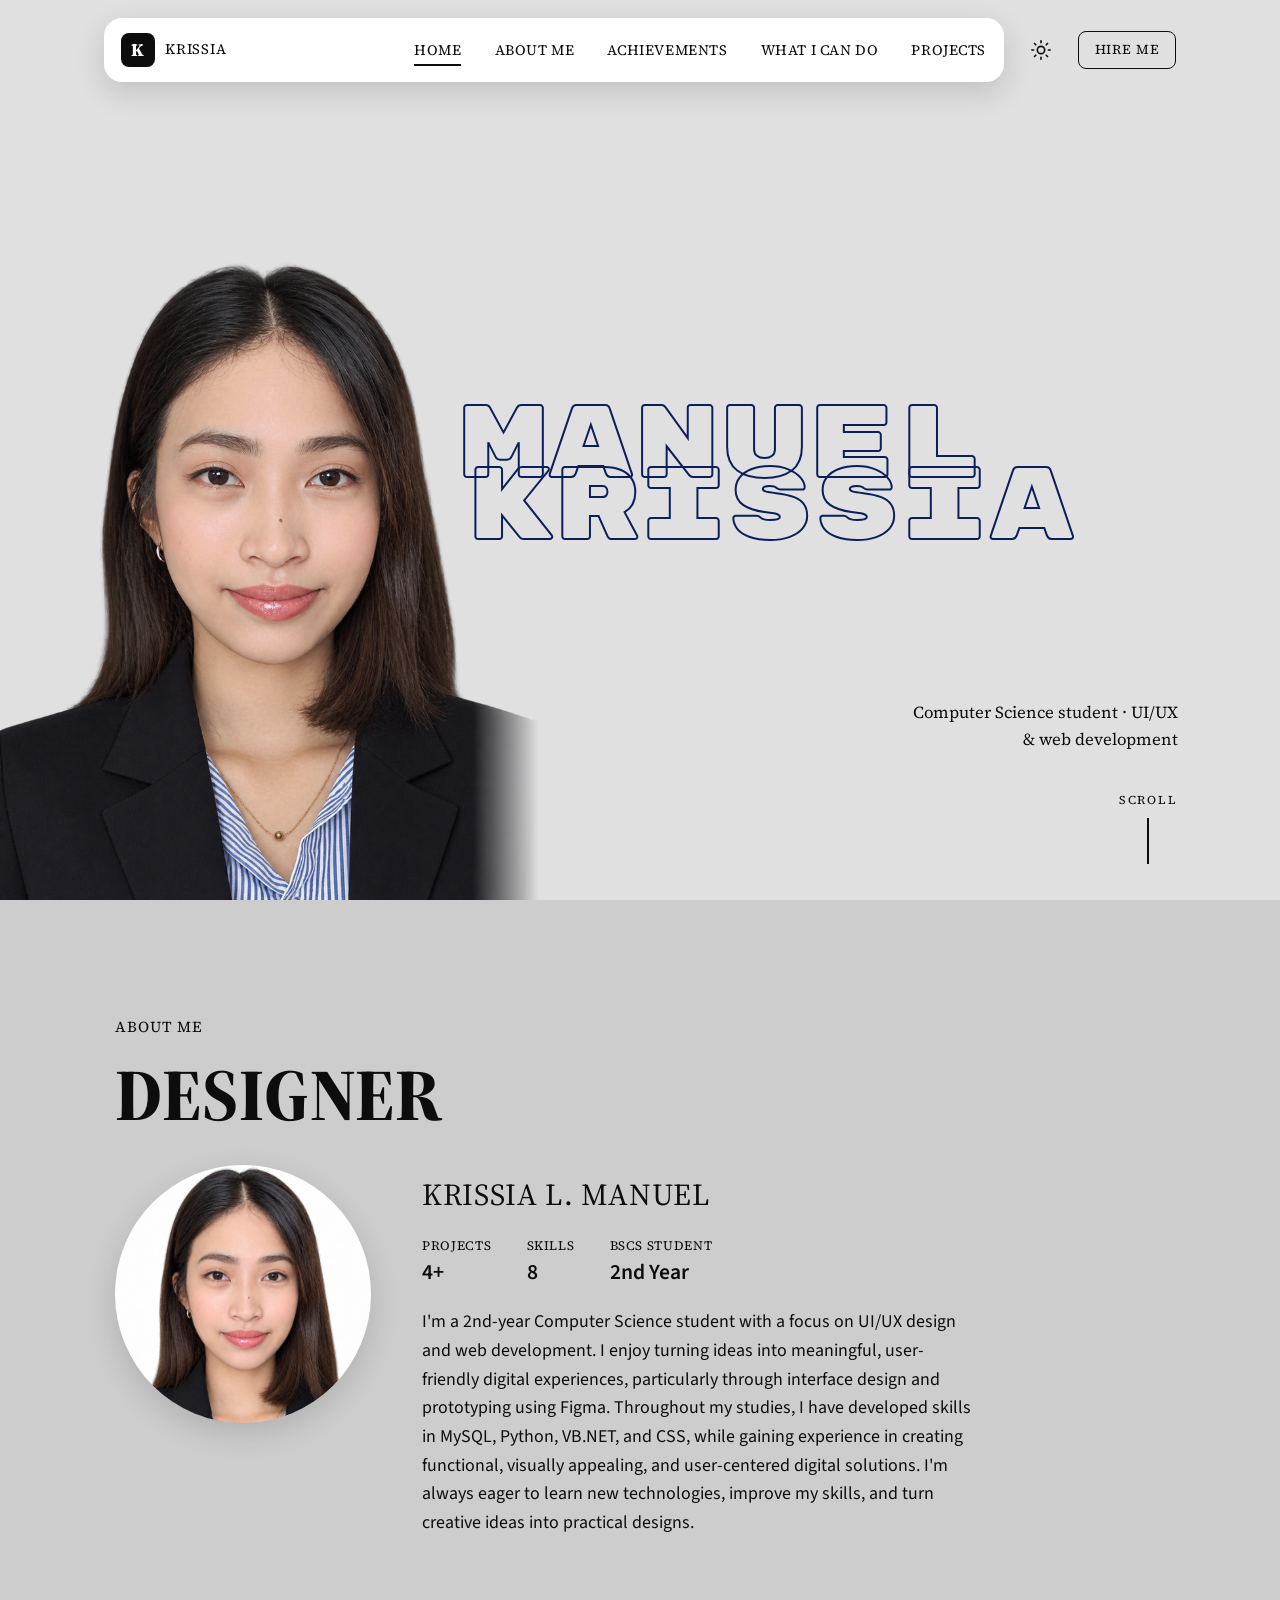
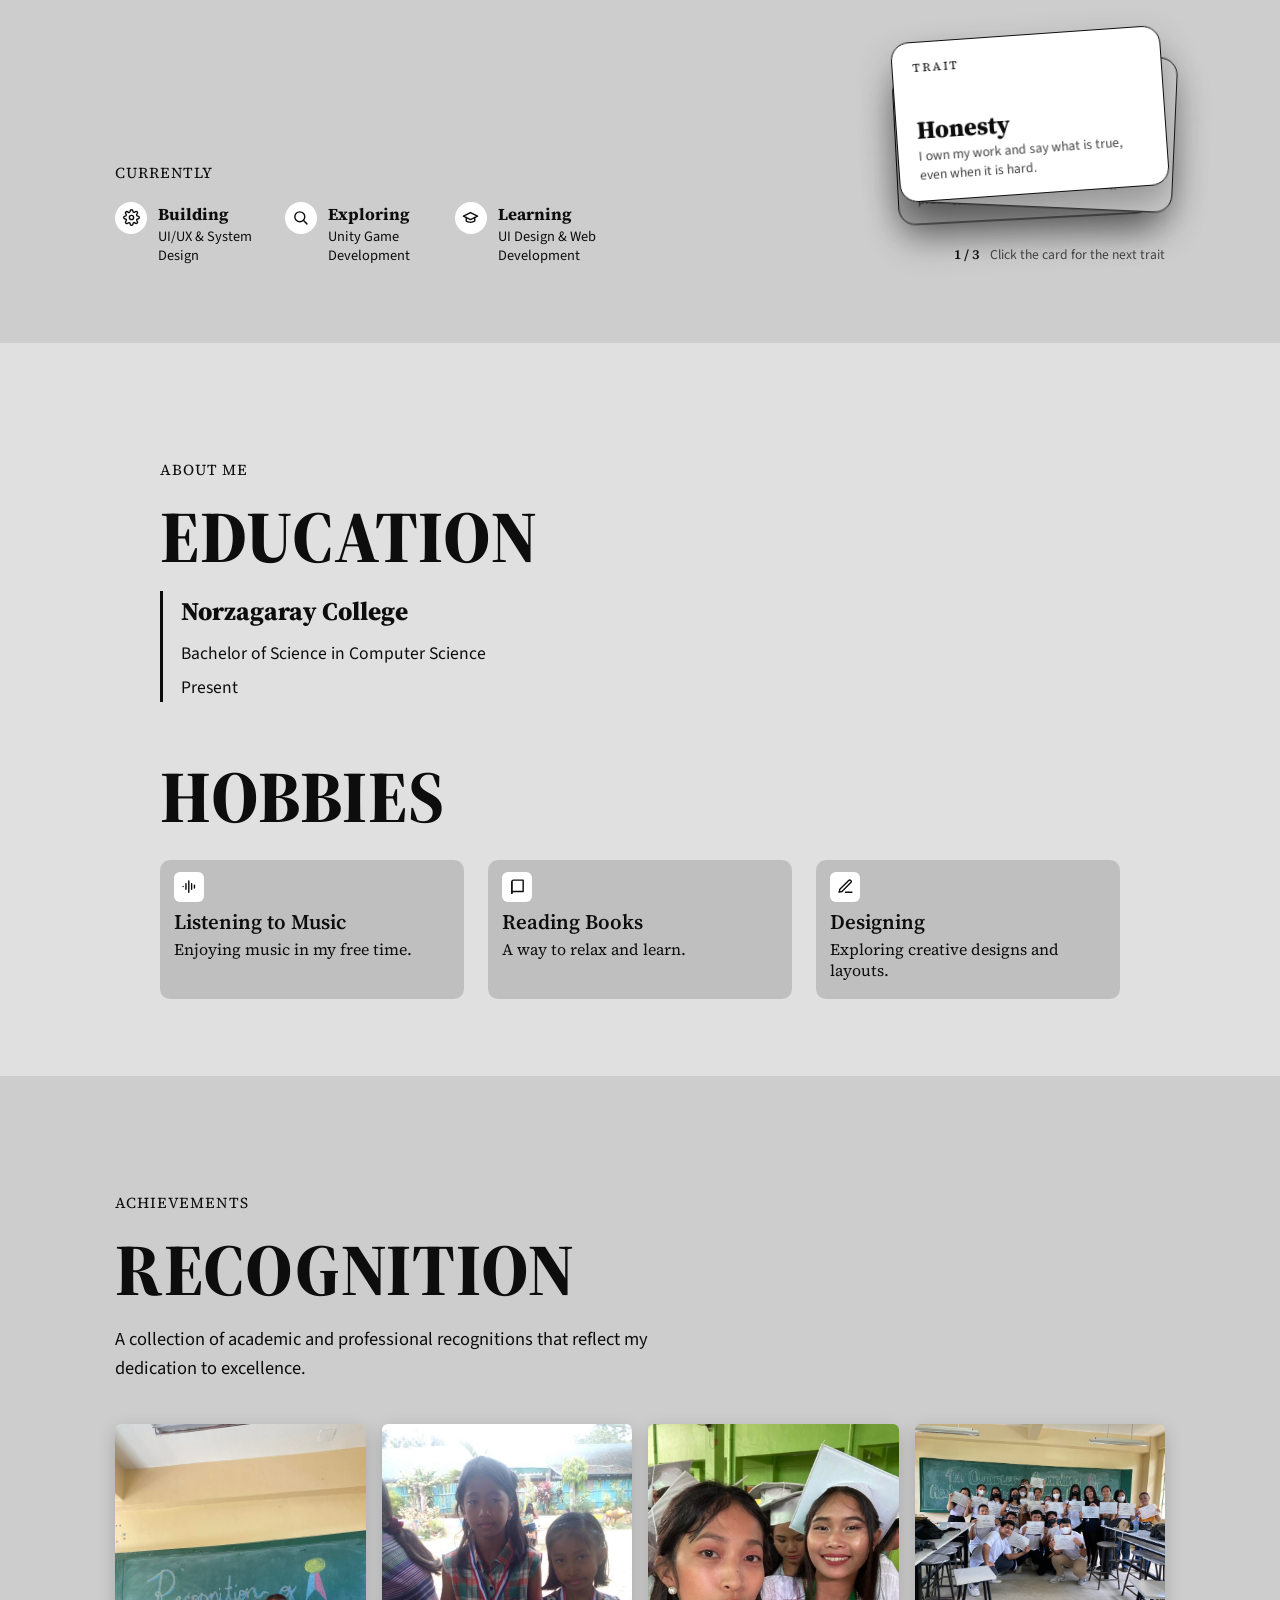
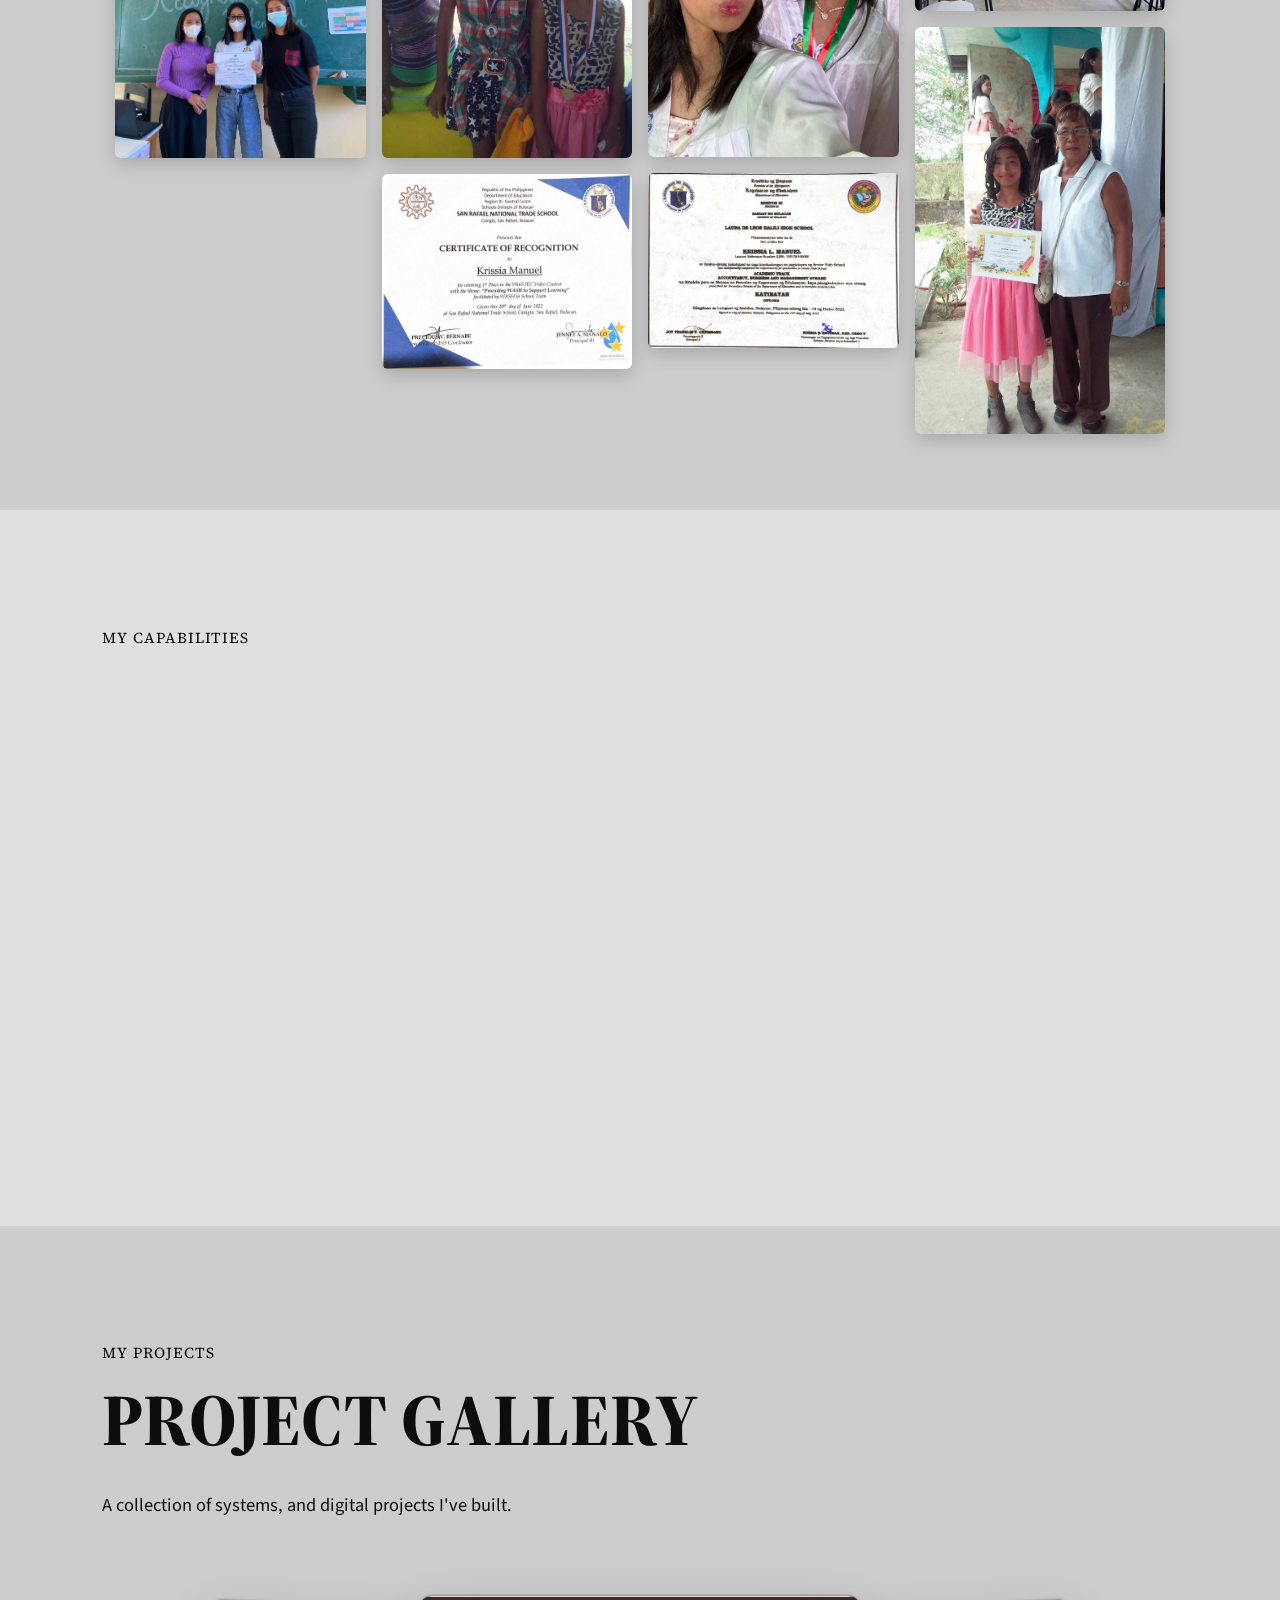
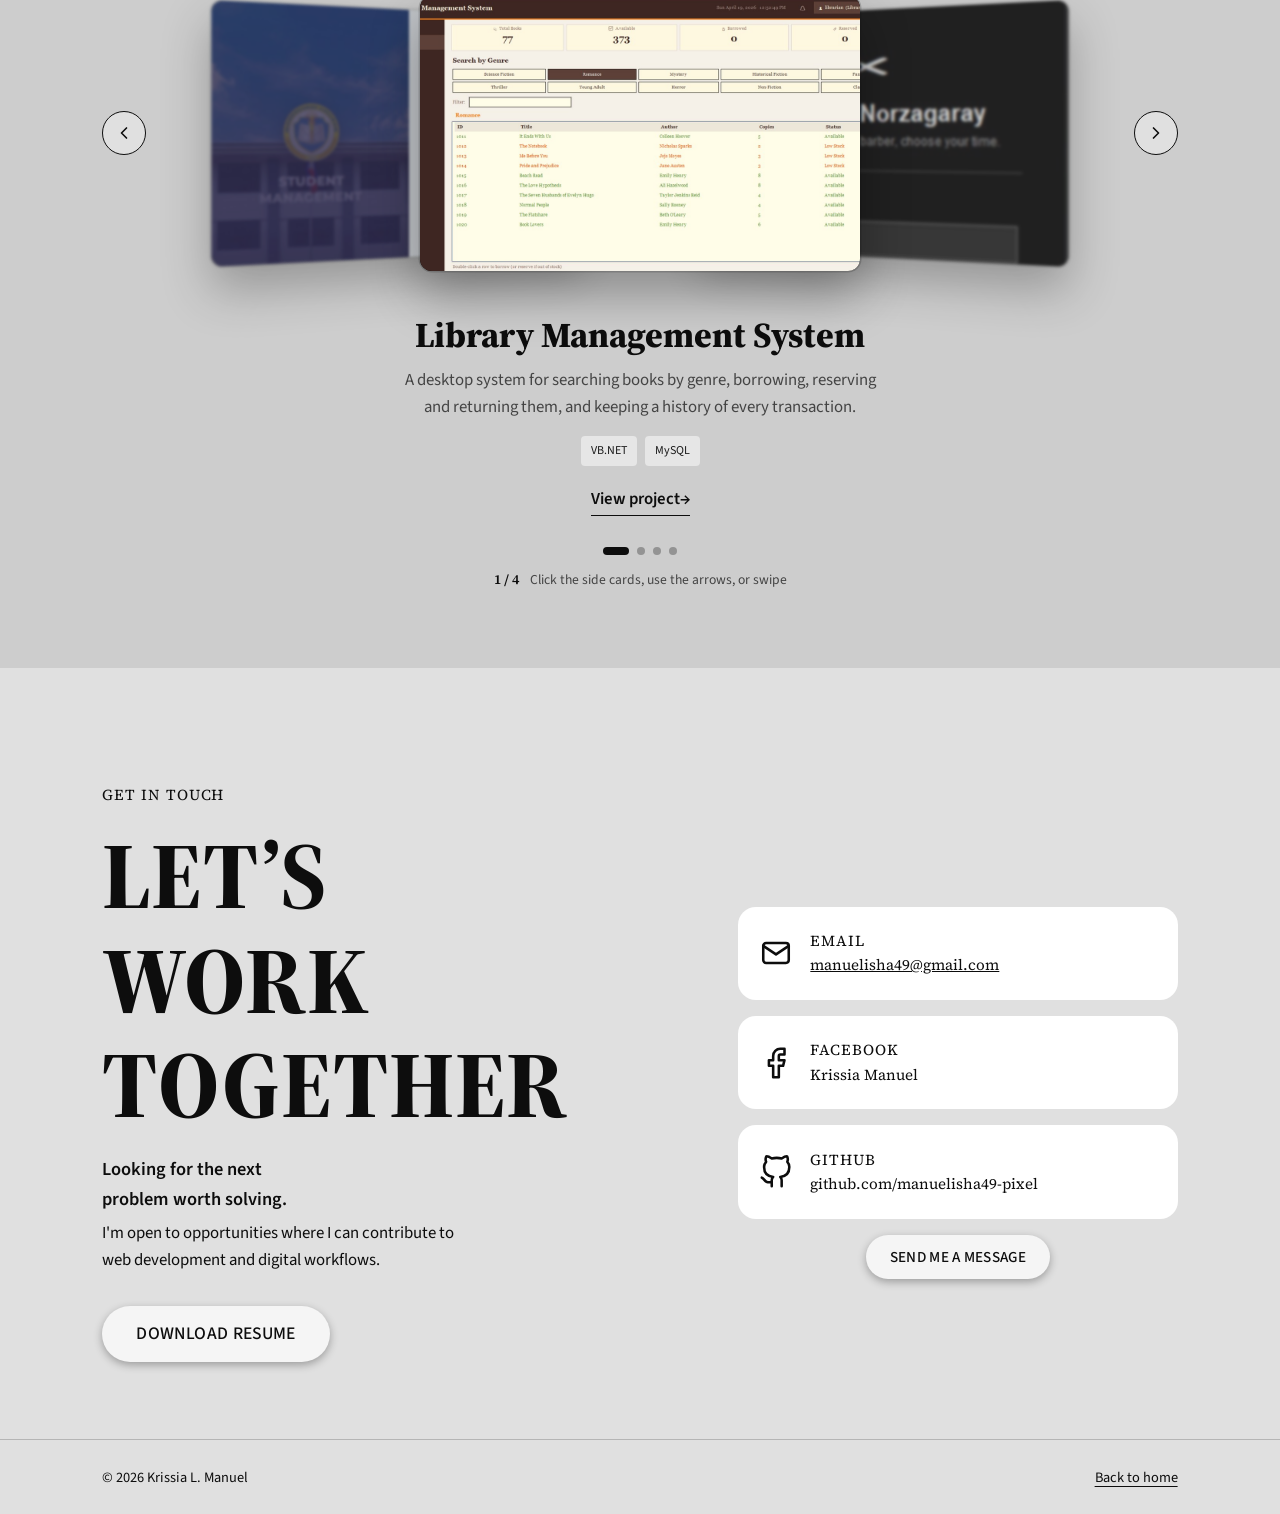
==== manuel.html @ f6a72cd8 "Rename index.html to manuel.html" ====
<!DOCTYPE html>
<html lang="en" data-theme="light">
<head>
  <meta charset="UTF-8" />
  <meta name="viewport" content="width=device-width, initial-scale=1" />
  <title>Krissia Manuel | UI/UX &amp; Web Developer</title>
  <meta name="description" content="Portfolio of Krissia L. Manuel, a Computer Science student focused on UI/UX design and web development." />

  <!-- Set the theme BEFORE the page paints so there is no light/dark flash -->
  <script>
    (function () {
      try {
        var saved = localStorage.getItem('theme');
        var prefersDark = window.matchMedia('(prefers-color-scheme: dark)').matches;
        document.documentElement.setAttribute('data-theme', saved || (prefersDark ? 'dark' : 'light'));
      } catch (e) {}
    })();
  </script>

  <link rel="preconnect" href="https://fonts.googleapis.com" />
  <link rel="preconnect" href="https://fonts.gstatic.com" crossorigin />
  <link href="https://fonts.googleapis.com/css2?family=Rubik+Mono+One&family=Source+Sans+3:wght@400;500;600&family=Source+Serif+4:opsz,wght@8..60,400;8..60,600;8..60,800&display=swap" rel="stylesheet" />
  <link rel="stylesheet" href="style.css?v=n2" />
</head>
<body>
  <a class="skip-link" href="#about">Skip to content</a>

  <!-- ============ NAVIGATION ============ -->
  <header class="nav-wrap" id="top">
    <nav class="nav" aria-label="Main">
      <a class="brand" href="#home" aria-label="Krissia, go to home">
        <span class="brand-mark">K</span>
        <span class="brand-name">Krissia</span>
      </a>

      <button class="menu-btn" id="menuBtn" aria-label="Open menu" aria-expanded="false" aria-controls="navLinks">
        <span></span><span></span><span></span>
      </button>

      <ul class="nav-links" id="navLinks">
        <li><a href="#home" data-spy="home">Home</a></li>
        <li><a href="#about" data-spy="about">About me</a></li>
        <li><a href="#achievements" data-spy="achievements">Achievements</a></li>
        <li><a href="#skills" data-spy="skills">What I can do</a></li>
        <li><a href="#projects" data-spy="projects">Projects</a></li>
      </ul>
    </nav>

    <button class="theme-btn" id="themeBtn" aria-label="Switch to dark mode" title="Toggle light / dark">
      <svg class="icon-sun" viewBox="0 0 24 24" aria-hidden="true"><circle cx="12" cy="12" r="4"/><path d="M12 2v2M12 20v2M4.9 4.9l1.4 1.4M17.7 17.7l1.4 1.4M2 12h2M20 12h2M4.9 19.1l1.4-1.4M17.7 6.3l1.4-1.4"/></svg>
      <svg class="icon-moon" viewBox="0 0 24 24" aria-hidden="true"><path d="M21 12.8A9 9 0 1 1 11.2 3a7 7 0 0 0 9.8 9.8z"/></svg>
    </button>
    <a class="btn-outline hire" href="#contact">Hire me</a>
  </header>

  <main>
    <!-- ============ HOME / HERO ============ -->
    <section class="hero" id="home" aria-label="Home">
      <img class="hero-photo" src="hero.png" alt="Portrait of Krissia Manuel" width="521" height="615" />
      <h1 class="hero-title" aria-label="Manuel Krissia">
        <span class="hero-line l1" aria-hidden="true" data-text="MANUEL"></span>
        <span class="hero-line l2" aria-hidden="true" data-text="KRISSIA"></span>
      </h1>
      <p class="hero-sub">Computer Science student &middot; UI/UX &amp; web development</p>
      <a class="scroll-cue" href="#about" aria-label="Scroll to about me">
        <span>Scroll</span>
        <i></i>
      </a>
    </section>

    <!-- ============ ABOUT ============ -->
    <section class="section about" id="about">
      <p class="eyebrow">About me</p>
      <h2 class="display reveal">DESIGNER</h2>

      <div class="about-grid">
        <img class="about-photo reveal" src="about.jpg" alt="Krissia Manuel" width="258" height="258" />
        <div class="about-body reveal">
          <h3 class="about-name">KRISSIA L. MANUEL</h3>
          <div class="about-meta">
            <div><span class="meta-label">Projects</span><strong class="count" data-to="4" data-suffix="+">0</strong></div>
            <div><span class="meta-label">Skills</span><strong class="count" data-to="8">0</strong></div>
            <div><span class="meta-label">BSCS student</span><strong>2nd Year</strong></div>
          </div>
          <p>
            I'm a 2nd-year Computer Science student with a focus on UI/UX design and web development.
            I enjoy turning ideas into meaningful, user-friendly digital experiences, particularly through
            interface design and prototyping using Figma. Throughout my studies, I have developed skills in
            MySQL, Python, VB.NET, and CSS, while gaining experience in creating functional, visually appealing,
            and user-centered digital solutions. I'm always eager to learn new technologies, improve my skills,
            and turn creative ideas into practical designs.
          </p>
        </div>
      </div>

      <div class="about-bottom">
        <div class="currently reveal">
          <p class="eyebrow">Currently</p>
          <ul class="current-list">
            <li>
              <span class="chip-icon"><svg viewBox="0 0 24 24"><circle cx="12" cy="12" r="3"/><path d="M19.4 15a1.7 1.7 0 0 0 .3 1.8l.1.1a2 2 0 1 1-2.8 2.8l-.1-.1a1.7 1.7 0 0 0-1.8-.3 1.7 1.7 0 0 0-1 1.5V21a2 2 0 1 1-4 0v-.1a1.7 1.7 0 0 0-1.1-1.5 1.7 1.7 0 0 0-1.8.3l-.1.1a2 2 0 1 1-2.8-2.8l.1-.1a1.7 1.7 0 0 0 .3-1.8 1.7 1.7 0 0 0-1.5-1H3a2 2 0 1 1 0-4h.1a1.7 1.7 0 0 0 1.5-1.1 1.7 1.7 0 0 0-.3-1.8l-.1-.1a2 2 0 1 1 2.8-2.8l.1.1a1.7 1.7 0 0 0 1.8.3H9a1.7 1.7 0 0 0 1-1.5V3a2 2 0 1 1 4 0v.1a1.7 1.7 0 0 0 1 1.5 1.7 1.7 0 0 0 1.8-.3l.1-.1a2 2 0 1 1 2.8 2.8l-.1.1a1.7 1.7 0 0 0-.3 1.8V9a1.7 1.7 0 0 0 1.5 1H21a2 2 0 1 1 0 4h-.1a1.7 1.7 0 0 0-1.5 1z"/></svg></span>
              <div><strong>Building</strong><span>UI/UX &amp; System Design</span></div>
            </li>
            <li>
              <span class="chip-icon"><svg viewBox="0 0 24 24"><circle cx="11" cy="11" r="7"/><path d="m21 21-4.3-4.3"/></svg></span>
              <div><strong>Exploring</strong><span>Unity Game Development</span></div>
            </li>
            <li>
              <span class="chip-icon"><svg viewBox="0 0 24 24"><path d="M22 10 12 5 2 10l10 5 10-5z"/><path d="M6 12v5c3 2.5 9 2.5 12 0v-5"/></svg></span>
              <div><strong>Learning</strong><span>UI Design &amp; Web Development</span></div>
            </li>
          </ul>
        </div>

        <!-- Click to reveal the next trait. Edit the list in script.js (TRAITS) -->
        <div class="traits reveal">
          <div class="trait-stack" id="traitStack" role="button" tabindex="0" aria-label="Show next trait"></div>
          <p class="trait-hint"><span id="traitCount">1 / 3</span> Click the card for the next trait</p>
        </div>
      </div>
    </section>

    <!-- ============ EDUCATION + HOBBIES ============ -->
    <section class="section education" id="education">
      <p class="eyebrow">About me</p>
      <div class="edu-inner">
        <h2 class="display reveal">EDUCATION</h2>
        <div class="edu-card reveal">
          <h3>Norzagaray College</h3>
          <p>Bachelor of Science in Computer Science</p>
          <p>Present</p>
        </div>

        <h2 class="display reveal">HOBBIES</h2>
        <ul class="hobbies">
          <li class="hobby reveal">
            <span class="hobby-icon"><svg viewBox="0 0 24 24"><path d="M3 12v0M7 8v8M11 4v16M15 8v8M19 10v4"/></svg></span>
            <h4>Listening to Music</h4>
            <p>Enjoying music in my free time.</p>
          </li>
          <li class="hobby reveal">
            <span class="hobby-icon"><svg viewBox="0 0 24 24"><path d="M4 5.5A2.5 2.5 0 0 1 6.5 3H20v16H6.5A2.5 2.5 0 0 0 4 21.5z"/><path d="M4 21.5V5.5"/></svg></span>
            <h4>Reading Books</h4>
            <p>A way to relax and learn.</p>
          </li>
          <li class="hobby reveal">
            <span class="hobby-icon"><svg viewBox="0 0 24 24"><path d="M12 20h9"/><path d="M16.5 3.5a2.1 2.1 0 0 1 3 3L7 19l-4 1 1-4z"/></svg></span>
            <h4>Designing</h4>
            <p>Exploring creative designs and layouts.</p>
          </li>
        </ul>
      </div>
    </section>

    <!-- ============ ACHIEVEMENTS ============ -->
    <section class="section achievements" id="achievements">
      <p class="eyebrow">Achievements</p>
      <h2 class="display reveal">RECOGNITION</h2>
      <p class="lead reveal">A collection of academic and professional recognitions that reflect my dedication to excellence.</p>

      <div class="collage" id="collage">
        <button class="shot reveal" data-i="0"><img src="rec1.jpg" alt="Recognition day with teachers in front of the chalkboard" loading="lazy" /></button>
        <button class="shot reveal" data-i="1"><img src="rec2.jpg" alt="Two students wearing medals" loading="lazy" /></button>
        <button class="shot reveal" data-i="2"><img src="rec3.jpg" alt="Certificate of Recognition, 1st place WinS IEC Video Contest" loading="lazy" /></button>
        <button class="shot reveal" data-i="3"><img src="rec4.jpg" alt="Graduation day selfie" loading="lazy" /></button>
        <button class="shot reveal" data-i="4"><img src="rec5.jpg" alt="Senior High School diploma" loading="lazy" /></button>
        <button class="shot reveal" data-i="5"><img src="rec6.jpg" alt="Classmates holding certificates of recognition" loading="lazy" /></button>
        <button class="shot reveal" data-i="6"><img src="rec7.jpg" alt="Receiving a certificate of recognition with a family member" loading="lazy" /></button>
      </div>
    </section>

    <!-- ============ WHAT I CAN DO ============ -->
    <section class="section skills" id="skills">
      <p class="eyebrow">My capabilities</p>
      <div class="skills-grid">
        <div class="skills-left">
          <h2 class="display reveal">WHAT I CAN DO</h2>
          <p class="lead reveal">I combine technical, problem-solving, and creative skills to design user-friendly interfaces, develop functional systems, manage databases using SQL, and create meaningful digital experiences.</p>

          <ul class="tools reveal">
            <li><img src="skill-python.png" alt="Python" /></li>
            <li><img src="skill-csharp.png" alt="C#" /></li>
            <li><img src="skill-figma.png" alt="Figma" /></li>
            <li><img src="skill-mysql.png" alt="MySQL" /></li>
            <li><img src="skill-html.png" alt="HTML5" /></li>
            <li><img src="skill-google.png" alt="Google tools" /></li>
            <li><img src="skill-vb.png" alt="Visual Basic" /></li>
            <li><img src="skill-canva.png" alt="Canva" /></li>
          </ul>
        </div>

        <div class="skill-cards">
          <article class="skill-card reveal">
            <header>
              <span class="num">01</span>
              <span class="skill-title">UI/UX &amp; Digital Design</span>
            </header>
            <div class="skill-icon"><svg viewBox="0 0 24 24"><path d="M12 19l7-7 3 3-7 7-3-3z"/><path d="M18 13l-1.5-7.5L2 2l3.5 14.5L13 18z"/><path d="m2 2 7.6 7.6"/><circle cx="11" cy="11" r="2"/></svg></div>
            <p>Designing clean, user-friendly interfaces and creating prototypes that improve the user experience.</p>
            <ul class="tags"><li>UI/UX Design</li><li>Layout Design</li><li>Figma</li><li>User Interface</li><li>Prototyping</li><li>Wireframing</li></ul>
          </article>

          <article class="skill-card reveal">
            <header>
              <span class="num">02</span>
              <span class="skill-title">Web, System &amp; Database Development</span>
            </header>
            <div class="skill-icon"><svg viewBox="0 0 24 24"><ellipse cx="12" cy="5" rx="8" ry="3"/><path d="M4 5v6c0 1.7 3.6 3 8 3s8-1.3 8-3V5"/><path d="M4 11v6c0 1.7 3.6 3 8 3s8-1.3 8-3v-6"/></svg></div>
            <p>Developing functional systems and web pages while managing structured data. Applying programming and problem-solving skills to build reliable digital solutions.</p>
            <ul class="tags"><li>Python</li><li>VB.NET</li><li>MySQL</li><li>HTML &amp; CSS</li><li>SQL Queries</li><li>System Development</li></ul>
          </article>
        </div>
      </div>
    </section>

    <!-- ============ PROJECT GALLERY ============ -->
    <section class="section projects" id="projects">
      <div class="gallery-head">
        <div>
          <p class="eyebrow">My projects</p>
          <h2 class="display reveal">PROJECT GALLERY</h2>
        </div>
        <p class="lead reveal">A collection of systems, and digital projects I've built.</p>
      </div>

      <!-- Cards, text and dots are generated from the PROJECTS list in script.js -->
      <div class="coverflow reveal" id="coverflow" tabindex="0" role="group" aria-roledescription="carousel" aria-label="Project gallery">
        <div class="cf-stage" id="cfStage"></div>
        <button class="cf-arrow prev" id="cfPrev" type="button" aria-label="Previous project"><svg viewBox="0 0 24 24"><path d="m15 18-6-6 6-6"/></svg></button>
        <button class="cf-arrow next" id="cfNext" type="button" aria-label="Next project"><svg viewBox="0 0 24 24"><path d="m9 18 6-6-6-6"/></svg></button>
      </div>

      <div class="cf-info" id="cfInfo" aria-live="polite">
        <h3 id="cfTitle"></h3>
        <p id="cfDesc"></p>
        <ul class="tags" id="cfTags"></ul>
        <a class="cf-link" id="cfLink" href="#" target="_blank" rel="noopener">View project</a>
      </div>

      <div class="cf-dots" id="cfDots"></div>
      <p class="cf-hint trait-hint"><span id="cfCount">1 / 4</span> Click the side cards, use the arrows, or swipe</p>
    </section>

    <!-- ============ CONTACT ============ -->
    <section class="section contact" id="contact">
      <p class="eyebrow">Get in touch</p>
      <div class="contact-grid">
        <div class="contact-left">
          <h2 class="display big reveal">LET&rsquo;S WORK TOGETHER</h2>
          <p class="contact-strong reveal">Looking for the next problem worth solving.</p>
          <p class="contact-copy reveal">I'm open to opportunities where I can contribute to web development and digital workflows.</p>
          <!-- Put your resume file next to index.html and name it resume.pdf -->
          <a class="btn-pill reveal" href="resume.pdf" download="Krissia-Manuel-Resume.pdf">Download resume</a>
        </div>

        <div class="contact-cards">
          <a class="contact-card reveal" href="mailto:manuelisha49@gmail.com" data-pop="email">
            <svg viewBox="0 0 24 24"><rect x="3" y="5" width="18" height="14" rx="2"/><path d="m3 7 9 6 9-6"/></svg>
            <div><span class="c-label">Email</span><span class="c-value u">manuelisha49@gmail.com</span></div>
          </a>
          <a class="contact-card reveal" href="https://www.facebook.com/share/1B2gxZSikR" target="_blank" rel="noopener" data-pop="facebook">
            <svg viewBox="0 0 24 24"><path d="M18 2h-3a5 5 0 0 0-5 5v3H7v4h3v8h4v-8h3l1-4h-4V7a1 1 0 0 1 1-1h3z"/></svg>
            <div><span class="c-label">Facebook</span><span class="c-value">Krissia Manuel</span></div>
          </a>
          <a class="contact-card reveal" href="https://github.com/manuelisha49-pixel" target="_blank" rel="noopener">
            <svg viewBox="0 0 24 24"><path d="M9 19c-5 1.5-5-2.5-7-3m14 6v-3.9a3.4 3.4 0 0 0-1-2.6c3.1-.3 6.4-1.5 6.4-7A5.4 5.4 0 0 0 20 4.8 5 5 0 0 0 19.9 1S18.7.7 16 2.5a13.4 13.4 0 0 0-7 0C6.3.7 5.1 1 5.1 1A5 5 0 0 0 5 4.8a5.4 5.4 0 0 0-1.4 3.7c0 5.5 3.3 6.7 6.4 7a3.4 3.4 0 0 0-1 2.6V22"/></svg>
            <div><span class="c-label">GitHub</span><span class="c-value">github.com/manuelisha49-pixel</span></div>
          </a>
          <a class="btn-pill small reveal" href="mailto:manuelisha49@gmail.com?subject=Hello%20Krissia">Send me a message</a>
        </div>
      </div>
    </section>
  </main>

  <footer class="footer">
    <p>&copy; <span id="year">2026</span> Krissia L. Manuel</p>
    <a href="#home" class="footer-home">Back to home</a>
  </footer>

  <!-- Floating Home button (appears after you scroll) -->
  <a class="to-home" id="toHome" href="#home" aria-label="Back to home" title="Back to home">
    <svg viewBox="0 0 24 24"><path d="M3 10.5 12 3l9 7.5"/><path d="M5 9.5V21h5v-6h4v6h5V9.5"/></svg>
  </a>

  <!-- Lightbox for the achievement photos -->
  <div class="lightbox" id="lightbox" aria-hidden="true" role="dialog" aria-label="Photo viewer">
    <button class="lb-close" id="lbClose" aria-label="Close">&times;</button>
    <button class="lb-nav prev" id="lbPrev" aria-label="Previous photo">&#8249;</button>
    <img id="lbImg" alt="" />
    <button class="lb-nav next" id="lbNext" aria-label="Next photo">&#8250;</button>
  </div>


  <!-- Contact pop-up (content comes from CONTACTS in script.js) -->
  <dialog class="pop" id="contactPop" aria-labelledby="popTitle">
    <button class="pop-close" id="popClose" type="button" aria-label="Close">&times;</button>
    <h3 id="popTitle"></h3>
    <p class="pop-value" id="popValue"></p>
    <div class="pop-actions" id="popActions"></div>
    <p class="pop-note" id="popNote" aria-live="polite"></p>
  </dialog>

  <script src="script.js?v=n1"></script>
</body>
</html>
---- style.css ----
/* =====================================================
   Krissia Manuel | Portfolio
   Light / dark theme lives in the variables below.
   ===================================================== */

:root {
  --bg: #e0e0e0;
  --bg-alt: #cdcdcd;
  --surface: #ffffff;
  --surface-2: #bfbfbf;
  --ink: #0d0d0d;
  --muted: #444;
  --line: #0d0d0d;
  --tag-bg: #e6e6e6;
  --tag-ink: #1a1a1a;
  --heading: #0d0d0d;      /* headings: black in light mode */
  --hero-color: #0a1f5c;   /* big MANUEL KRISSIA on the home page: navy blue */
  --accent: #4a4a4a;        /* hover fills (white text on top) */
  --accent-ink: #0d0d0d;    /* icons / outlines */
  --shadow: 0 10px 30px rgba(0, 0, 0, 0.14);

  --font-display: "Source Serif 4", Georgia, serif;
  --font-body: "Source Sans 3", system-ui, sans-serif;
  --font-hero: "Rubik Mono One", "Arial Black", sans-serif;

  --ease: cubic-bezier(0.22, 1, 0.36, 1);
  --nav-h: 64px;
}

[data-theme="dark"] {
  --bg: #121212;
  --bg-alt: #1b1b1b;
  --surface: #232323;
  --surface-2: #2c2c2c;
  --ink: #f3f3f3;
  --muted: #b5b5b5;
  --line: #f3f3f3;
  --tag-bg: #3a3a3a;
  --tag-ink: #f0f0f0;
  --heading: #f3f3f3;      /* headings: white in dark mode */
  --hero-color: #6f8dff;   /* lighter blue on the dark page (navy would vanish) */
  --accent: #5a5a5a;
  --accent-ink: #f3f3f3;
  --shadow: 0 10px 30px rgba(0, 0, 0, 0.5);
}

*,
*::before,
*::after { box-sizing: border-box; }

html { scroll-behavior: smooth; scroll-padding-top: 90px; }

body {
  margin: 0;
  font-family: var(--font-body);
  font-size: 1.05rem;
  line-height: 1.6;
  color: var(--ink);
  background: var(--bg);
  transition: background-color 0.5s var(--ease), color 0.5s var(--ease);
  overflow-x: hidden;
}

img { max-width: 100%; display: block; }
a { color: inherit; }
ul { list-style: none; margin: 0; padding: 0; }
button { font: inherit; color: inherit; cursor: pointer; }

:focus-visible { outline: 3px solid var(--accent-ink); outline-offset: 3px; border-radius: 6px; }

.skip-link {
  position: absolute; left: 12px; top: -60px; z-index: 200;
  background: var(--ink); color: var(--bg); padding: 8px 14px; border-radius: 8px;
  transition: top 0.2s;
}
.skip-link:focus { top: 12px; }

/* ---------- Shared type ---------- */
.eyebrow {
  font-family: var(--font-display);
  font-size: 0.95rem;
  letter-spacing: 0.06em;
  text-transform: uppercase;
  margin: 0 0 1rem;
}
.display {
  font-family: var(--font-display);
  font-weight: 800;
  font-size: clamp(2.4rem, 6vw, 4.6rem);
  line-height: 1.05;
  margin: 0 0 1rem;
  letter-spacing: 0.01em;
}
.lead { max-width: 62ch; margin: 0 0 2.5rem; font-size: 1.15rem; }

.section {
  padding: clamp(5rem, 9vw, 8rem) clamp(1.25rem, 8vw, 7rem) clamp(3rem, 6vw, 5rem);
  position: relative;
}
.section:nth-of-type(even) { background: var(--bg-alt); transition: background-color 0.5s var(--ease); }

/* ---------- Scroll reveal ---------- */
.reveal { opacity: 0; transform: translateY(26px); transition: opacity 0.8s var(--ease), transform 0.8s var(--ease); transition-delay: var(--d, 0s); }
.reveal.in { opacity: 1; transform: none; }

/* =====================================================
   NAV
   ===================================================== */
.nav-wrap {
  position: fixed; top: 18px; left: 0; right: 0; z-index: 100;
  display: flex; align-items: center; justify-content: center; gap: 1rem;
  padding: 0 clamp(1rem, 4vw, 3rem);
  pointer-events: none;
}
.nav-wrap > * { pointer-events: auto; }

.nav {
  display: flex; align-items: center; justify-content: space-between; gap: 2rem;
  background: var(--surface);
  color: var(--ink);
  height: var(--nav-h);
  padding: 0 1.1rem;
  border-radius: 18px;
  flex: 1; max-width: 900px;
  box-shadow: var(--shadow);
  transition: background-color 0.5s var(--ease), box-shadow 0.4s;
}
.nav-wrap.scrolled .nav { box-shadow: 0 14px 40px rgba(0, 0, 0, 0.22); }

.brand { display: flex; align-items: center; gap: 0.6rem; text-decoration: none; font-family: var(--font-display); letter-spacing: 0.06em; text-transform: uppercase; font-size: 0.9rem; }
.brand-mark {
  width: 34px; height: 34px; display: grid; place-items: center;
  background: #0d0d0d; color: #fff; border-radius: 8px; font-weight: 800; font-size: 1.1rem;
  transition: transform 0.5s var(--ease);
}
[data-theme="dark"] .brand-mark { background: #f3f3f3; color: #0d0d0d; }
.brand:hover .brand-mark { transform: rotate(-12deg) scale(1.08); }

.nav-links { display: flex; gap: clamp(1rem, 2.6vw, 2.4rem); }
.nav-links a {
  position: relative; text-decoration: none; font-family: var(--font-display);
  font-size: 0.9rem; letter-spacing: 0.04em; text-transform: uppercase; padding: 6px 0;
}
.nav-links a::after {
  content: ""; position: absolute; left: 0; bottom: 0; height: 2px; width: 100%;
  background: currentColor; transform: scaleX(0); transform-origin: right; transition: transform 0.4s var(--ease);
}
.nav-links a:hover::after,
.nav-links a.active::after { transform: scaleX(1); transform-origin: left; }

.menu-btn { display: none; background: none; border: 0; width: 40px; height: 40px; position: relative; }
.menu-btn span { position: absolute; left: 9px; right: 9px; height: 2px; background: var(--ink); transition: transform 0.35s var(--ease), opacity 0.2s; }
.menu-btn span:nth-child(1) { top: 13px; }
.menu-btn span:nth-child(2) { top: 19px; }
.menu-btn span:nth-child(3) { top: 25px; }
.menu-btn[aria-expanded="true"] span:nth-child(1) { transform: translateY(6px) rotate(45deg); }
.menu-btn[aria-expanded="true"] span:nth-child(2) { opacity: 0; }
.menu-btn[aria-expanded="true"] span:nth-child(3) { transform: translateY(-6px) rotate(-45deg); }

/* Theme toggle */
.theme-btn {
  width: 42px; height: 42px; border-radius: 50%; border: 0; background: transparent; color: var(--ink);
  display: grid; place-items: center; position: relative; overflow: hidden;
  transition: background-color 0.3s;
}
.theme-btn:hover { background: color-mix(in srgb, var(--ink) 12%, transparent); }
.theme-btn svg { grid-area: 1 / 1; width: 22px; height: 22px; fill: none; stroke: currentColor; stroke-width: 1.8; stroke-linecap: round; stroke-linejoin: round; transition: transform 0.6s var(--ease), opacity 0.4s; }
.icon-moon { transform: translateY(26px) rotate(-90deg); opacity: 0; }
[data-theme="dark"] .icon-sun { transform: translateY(-26px) rotate(90deg); opacity: 0; }
[data-theme="dark"] .icon-moon { transform: none; opacity: 1; }

.btn-outline {
  border: 1.5px solid var(--ink); border-radius: 8px; padding: 7px 16px; background: var(--bg);
  font-family: var(--font-display); text-transform: uppercase; letter-spacing: 0.06em; font-size: 0.85rem; text-decoration: none;
  transition: background-color 0.3s, color 0.3s, transform 0.3s var(--ease);
}
.btn-outline:hover { background: var(--ink); color: var(--bg); transform: translateY(-2px); }

/* =====================================================
   HERO
   ===================================================== */
.hero {
  position: relative; min-height: 100vh; min-height: 100svh;
  display: grid; place-items: center; overflow: hidden;
  background: var(--bg);
}
.hero-photo {
  position: absolute; left: 0; bottom: 0;
  height: min(78vh, 640px); width: auto; z-index: 1;
  -webkit-mask-image: linear-gradient(to right, #000 88%, transparent 100%);
  mask-image: linear-gradient(to right, #000 88%, transparent 100%);
  transform: translateX(-60px); opacity: 0;
  animation: photoIn 1.3s 0.2s var(--ease) forwards;
}
@keyframes photoIn { to { transform: none; opacity: 1; } }

.hero-title {
  position: relative; z-index: 2; margin: 0; text-align: left;
  font-family: var(--font-hero); font-weight: 400; line-height: 0.82;
  font-size: clamp(2.4rem, 8vw, 7.4rem);
  margin-left: clamp(6rem, 20vw, 18rem);
  margin-top: clamp(1rem, 6vh, 4rem);
}
.hero-line { display: block; white-space: nowrap; }
.hero-line.l1 { transform: translateX(-0.04em); }
.hero-line.l2 { margin-top: -0.22em; transform: translateX(0.02em); }

.hero-line .ch {
  display: inline-block; color: transparent;
  -webkit-text-stroke: 2px var(--hero-color);
  transform: translateY(110%) rotate(6deg); opacity: 0;
  animation: chIn 0.9s var(--ease) forwards;
  animation-delay: calc(0.5s + var(--i) * 0.055s);
  transition: color 0.35s, transform 0.35s var(--ease);
  cursor: default;
}
@keyframes chIn { to { transform: none; opacity: 1; } }
.hero-line .ch:hover { color: var(--hero-color); transform: translateY(-8px) rotate(-3deg); }
.hero-title.parallax .hero-line.l1 { transition: transform 0.2s linear; }
.hero-title.parallax .hero-line.l2 { transition: transform 0.2s linear; }

.hero-sub {
  position: absolute; z-index: 2; right: clamp(1.25rem, 8vw, 7rem); bottom: calc(4vh + 110px);
  max-width: 30ch; text-align: right; margin: 0;
  font-family: var(--font-display); font-size: 1.05rem;
  opacity: 0; animation: fadeIn 1s 1.6s var(--ease) forwards;
}
@keyframes fadeIn { to { opacity: 1; } }

.scroll-cue {
  position: absolute; z-index: 2; right: clamp(1.25rem, 8vw, 7rem); bottom: 4vh;
  display: flex; flex-direction: column; align-items: center; gap: 0.5rem; text-decoration: none;
  font-family: var(--font-display); font-size: 0.75rem; letter-spacing: 0.15em; text-transform: uppercase;
  opacity: 0; animation: fadeIn 1s 2s var(--ease) forwards;
}
.scroll-cue i { width: 1.5px; height: 46px; background: var(--ink); transform-origin: top; animation: cue 2s 2.2s ease-in-out infinite; }
@keyframes cue { 0% { transform: scaleY(0); } 50% { transform: scaleY(1); transform-origin: top; } 51% { transform-origin: bottom; } 100% { transform: scaleY(0); transform-origin: bottom; } }

/* =====================================================
   ABOUT
   ===================================================== */
/* About: eyebrow + heading line up with the photo/text block below (same 1050px column) */
.about > .eyebrow, .about > .display { max-width: 1050px; margin-left: auto; margin-right: auto; text-align: left; }
.education .display { text-align: center; }
.about { overflow-x: clip; }
.about-grid { display: grid; grid-template-columns: auto 1fr; gap: clamp(1.5rem, 4vw, 3.5rem); align-items: start; max-width: 1050px; margin: 2rem auto 0; }
.about-photo {
  width: clamp(150px, 20vw, 258px); aspect-ratio: 1; border-radius: 50%;
  box-shadow: var(--shadow); background: var(--surface);
  transition: transform 0.8s var(--ease);
}
.about-photo:hover { transform: rotate(-4deg) scale(1.04); }
.about-name { font-family: var(--font-display); font-size: clamp(1.3rem, 2.6vw, 1.9rem); font-weight: 400; margin: 0.4rem 0 1rem; letter-spacing: 0.02em; }
.about-meta { display: flex; gap: 2.2rem; margin-bottom: 1.1rem; }
.about-meta div { display: flex; flex-direction: column; }
.meta-label { font-family: var(--font-display); font-size: 0.8rem; letter-spacing: 0.05em; text-transform: uppercase; }
.about-meta strong { font-size: 1.35rem; font-weight: 600; font-variant-numeric: tabular-nums; }
.about-body p { max-width: 62ch; margin: 0; font-size: 1.12rem; }

.about-bottom {
  display: flex; justify-content: space-between; align-items: flex-end; gap: 3rem; flex-wrap: wrap;
  max-width: 1050px; margin: clamp(3rem, 8vw, 6rem) auto 0;
}
.current-list { display: flex; gap: 1.8rem; flex-wrap: wrap; }
.current-list li { display: flex; gap: 0.7rem; align-items: flex-start; }
.current-list strong { display: block; font-family: var(--font-display); font-size: 1.05rem; }
.current-list div > span { font-size: 0.9rem; line-height: 1.3; display: block; max-width: 14ch; }
.chip-icon { width: 32px; height: 32px; flex: none; border-radius: 50%; background: var(--surface); display: grid; place-items: center; transition: transform 0.5s var(--ease); }
.current-list li:hover .chip-icon { transform: rotate(90deg) scale(1.12); }
.chip-icon svg, .hobby-icon svg { width: 17px; height: 17px; fill: none; stroke: var(--ink); stroke-width: 2; stroke-linecap: round; stroke-linejoin: round; }

/* ---------- Trait stack (click for the next one) ---------- */
.traits { display: flex; flex-direction: column; align-items: flex-end; gap: 0.9rem; }
.trait-stack {
  position: relative; width: 270px; height: 160px; margin-bottom: 36px; perspective: 900px;
  cursor: pointer; outline-offset: 14px; -webkit-tap-highlight-color: transparent; user-select: none; -webkit-user-select: none;
}
.trait-card {
  position: absolute; inset: 0; padding: 16px 20px;
  display: flex; flex-direction: column; justify-content: space-between;
  border: 1.5px solid var(--line); border-radius: 18px;
  background: var(--surface); color: var(--ink);
  box-shadow: 0 18px 36px rgba(0, 0, 0, 0.3);
  transition: transform 0.8s var(--ease), translate 0.5s var(--ease), opacity 0.6s var(--ease), filter 0.6s var(--ease), background-color 0.5s;
  will-change: transform;
}
.trait-stack:hover .trait-card.is-active { translate: 0 -8px; }
.trait-label { font-family: var(--font-display); font-size: 0.72rem; letter-spacing: 0.22em; text-transform: uppercase; }
.trait-name { font-family: var(--font-display); font-weight: 800; font-size: 1.55rem; line-height: 1.1; }
.trait-desc { font-size: 0.85rem; line-height: 1.35; margin: 0.25rem 0 0; color: var(--muted); }
.trait-hint { margin: 0; font-size: 0.85rem; color: var(--muted); }
.trait-hint span { font-family: var(--font-display); font-weight: 600; color: var(--ink); margin-right: 0.5rem; font-variant-numeric: tabular-nums; }

/* =====================================================
   EDUCATION + HOBBIES
   ===================================================== */
.edu-inner { max-width: 960px; margin: 0 auto; }
.edu-inner .display { text-align: left; }
.edu-card { margin: 0.5rem 0 3.5rem; padding-left: 1.1rem; border-left: 3px solid var(--ink); }
.edu-card h3 { font-family: var(--font-display); font-weight: 800; font-size: 1.6rem; margin: 0 0 0.5rem; }
.edu-card p { margin: 0 0 0.35rem; font-size: 1.1rem; }

.hobbies { display: grid; grid-template-columns: repeat(auto-fit, minmax(210px, 1fr)); gap: 1.5rem; margin-top: 1.5rem; }
.hobby { background: var(--surface-2); border-radius: 10px; padding: 12px 14px 18px; transition: transform 0.5s var(--ease), box-shadow 0.4s, background-color 0.5s; }
.hobby:hover { transform: translateY(-8px) rotate(-1deg); box-shadow: var(--shadow); }
.hobby-icon { width: 30px; height: 30px; border-radius: 6px; background: var(--surface); display: grid; place-items: center; margin-bottom: 8px; }
.hobby h4 { font-family: var(--font-display); font-weight: 600; font-size: 1.3rem; line-height: 1.15; margin: 0 0 6px; }
.hobby p { margin: 0; font-family: var(--font-display); font-size: 1rem; line-height: 1.3; }

/* =====================================================
   ACHIEVEMENTS (collage + lightbox)
   ===================================================== */
/* Eyebrow, heading and lead share the same 1050px column as the collage */
.achievements > .eyebrow, .achievements > .display { max-width: 1050px; margin-left: auto; margin-right: auto; }
.achievements > .lead { margin-left: max(0px, calc((100% - 1050px) / 2)); }

.collage { columns: 4 200px; column-gap: 1rem; max-width: 1050px; margin: 0 auto; }
.shot {
  display: block; width: 100%; padding: 0; border: 0; background: none; margin: 0 0 1rem;
  break-inside: avoid; overflow: hidden; border-radius: 6px; position: relative;
  box-shadow: 0 6px 18px rgba(0, 0, 0, 0.18);
}
.shot img { width: 100%; height: auto; transition: transform 0.9s var(--ease), filter 0.5s; }
.shot::after {
  content: "View"; position: absolute; inset: 0; display: grid; place-items: center;
  background: rgba(0, 0, 0, 0.5); color: #fff; font-family: var(--font-display); letter-spacing: 0.12em; text-transform: uppercase; font-size: 0.85rem;
  opacity: 0; transition: opacity 0.4s;
}
.shot:hover img { transform: scale(1.08); }
.shot:hover::after, .shot:focus-visible::after { opacity: 1; }

.lightbox {
  position: fixed; inset: 0; z-index: 300; display: grid; place-items: center;
  background: rgba(0, 0, 0, 0.88); backdrop-filter: blur(6px);
  opacity: 0; visibility: hidden; transition: opacity 0.35s, visibility 0.35s;
}
.lightbox.open { opacity: 1; visibility: visible; }
.lightbox img { max-width: min(88vw, 900px); max-height: 84vh; border-radius: 8px; transform: scale(0.94); transition: transform 0.5s var(--ease), opacity 0.3s; }
.lightbox.open img { transform: none; }
.lightbox img.swap { opacity: 0; transform: scale(0.97); }
.lb-close, .lb-nav { position: absolute; background: rgba(255, 255, 255, 0.12); color: #fff; border: 0; width: 46px; height: 46px; border-radius: 50%; font-size: 1.8rem; line-height: 1; transition: background-color 0.3s; }
.lb-close:hover, .lb-nav:hover { background: rgba(255, 255, 255, 0.28); }
.lb-close { top: 20px; right: 20px; }
.lb-nav { top: 50%; transform: translateY(-50%); }
.lb-nav.prev { left: 20px; }
.lb-nav.next { right: 20px; }

/* =====================================================
   WHAT I CAN DO
   ===================================================== */
.skills-grid { display: grid; grid-template-columns: minmax(0, 1fr) minmax(0, 1.15fr); gap: clamp(2rem, 5vw, 4rem); max-width: 1100px; margin: 0 auto; align-items: start; }
.skills-left .lead { margin-bottom: 2rem; font-size: 1.1rem; }

.tools { display: grid; grid-template-columns: repeat(4, 76px); gap: 16px; }
.tools li { position: relative; }
.tools img {
  width: 76px; height: 76px; object-fit: contain; border: 0; background: transparent;
  mix-blend-mode: multiply; /* white picture backgrounds disappear on the light page */
  filter: drop-shadow(0 6px 8px rgba(0, 0, 0, 0.2));
  transition: transform 0.6s var(--ease), filter 0.5s var(--ease);
}
.tools li:hover img { transform: translateY(-8px) scale(1.12); filter: drop-shadow(0 14px 14px rgba(0, 0, 0, 0.28)); }
/* On the dark page, keep each logo on a soft light tile so it stays readable */
[data-theme="dark"] .tools img { mix-blend-mode: normal; background: rgba(255, 255, 255, 0.94); border-radius: 18px; padding: 10px; }
.tools li:hover span { opacity: 1; transform: translate(-50%, -22px); }

.skill-cards { display: grid; grid-template-columns: 1fr 1fr; gap: 1.2rem; }
.skill-card {
  background: var(--surface); border-radius: 28px; padding: 1.4rem 1.3rem 1.6rem;
  display: flex; flex-direction: column;
  transition: transform 0.6s var(--ease), box-shadow 0.5s, background-color 0.5s;
}
.skill-card:hover { transform: translateY(-10px); box-shadow: var(--shadow); }
.skill-card header { display: flex; justify-content: space-between; align-items: flex-start; gap: 0.75rem; min-height: 5.4rem; }
.num { font-size: 2.6rem; line-height: 1; font-weight: 400; }
.skill-title { font-family: var(--font-display); font-size: 0.74rem; letter-spacing: 0.03em; text-transform: uppercase; text-align: right; line-height: 1.3; max-width: 17ch; overflow-wrap: break-word; }
.skill-icon { width: 38px; height: 38px; margin: 0.8rem auto 1.2rem; border-radius: 8px; background: color-mix(in srgb, var(--accent) 16%, transparent); display: grid; place-items: center; transition: transform 0.6s var(--ease); }
.skill-card:hover .skill-icon { transform: rotate(360deg) scale(1.1); }
.skill-icon svg { width: 22px; height: 22px; fill: none; stroke: var(--accent-ink); stroke-width: 1.8; stroke-linecap: round; stroke-linejoin: round; }
.skill-card p { margin: 0 0 1.4rem; font-size: 1.05rem; line-height: 1.5; }
.tags { display: flex; flex-wrap: wrap; gap: 8px; margin-top: auto; }
.tags li { background: var(--tag-bg); color: var(--tag-ink); font-size: 0.75rem; padding: 5px 10px; border-radius: 4px; transition: transform 0.3s var(--ease); }
.tags li:hover { transform: translateY(-3px) scale(1.05); }
.skill-card .tags li { background: #1f3a68; color: #ffffff; }

/* =====================================================
   PROJECT GALLERY (3D coverflow)
   ===================================================== */
.projects { overflow: hidden; }
.gallery-head {
  display: flex; flex-direction: column; align-items: flex-start;
  gap: 1rem; max-width: 1180px; margin: 0 auto;
}
.projects .display { text-align: left; }
.projects .lead { text-align: left; margin: 0; }
.coverflow { --w: min(440px, 72vw); position: relative; max-width: 1180px; margin: clamp(2rem, 5vw, 3.5rem) auto 0; outline-offset: 6px; }
.cf-stage {
  position: relative; height: calc(var(--w) * 0.625 + 40px);
  perspective: 1400px; touch-action: pan-y; user-select: none; -webkit-user-select: none;
}
.cf-card {
  position: absolute; top: 20px; left: 50%; width: var(--w); aspect-ratio: 16 / 10;
  border-radius: 12px; overflow: hidden; background: #000; cursor: pointer;
  box-shadow: 0 0 0 1.5px color-mix(in srgb, var(--ink) 18%, transparent), 0 24px 50px rgba(0, 0, 0, 0.32);
  transition: transform 0.8s var(--ease), opacity 0.6s var(--ease), filter 0.6s var(--ease);
  will-change: transform;
}
.cf-card img { width: 100%; height: 100%; object-fit: cover; object-position: center top; display: block; pointer-events: none; }
.cf-hint { text-align: center; margin-top: 0.9rem; }

.cf-arrow {
  position: absolute; top: calc(50% - 22px); z-index: 20; width: 44px; height: 44px; border-radius: 50%;
  border: 1.5px solid var(--ink); background: var(--bg); color: var(--ink); display: grid; place-items: center;
  transition: background-color 0.3s, color 0.3s, transform 0.3s var(--ease);
}
.cf-arrow svg { width: 20px; height: 20px; fill: none; stroke: currentColor; stroke-width: 2; stroke-linecap: round; stroke-linejoin: round; }
.cf-arrow.prev { left: 0; }
.cf-arrow.next { right: 0; }
.cf-arrow:hover { background: var(--ink); color: var(--bg); transform: scale(1.08); }

.cf-info { max-width: 720px; min-height: 13.5rem; margin: 1.5rem auto 0; text-align: center; }
.cf-info.swap { animation: cfIn 0.55s var(--ease); }
@keyframes cfIn { from { opacity: 0; transform: translateY(12px); } to { opacity: 1; transform: none; } }
.cf-info h3 { font-family: var(--font-display); font-weight: 800; font-size: clamp(1.5rem, 3.4vw, 2.2rem); line-height: 1.15; margin: 0 0 0.7rem; }
.cf-info p { margin: 0 auto 1rem; max-width: 62ch; line-height: 1.6; color: var(--muted); }
.cf-info .tags { justify-content: center; margin: 0 0 1.3rem; }
.cf-link {
  display: inline-block; font-weight: 600; color: var(--ink); text-decoration: none;
  border-bottom: 1.5px solid currentColor; padding-bottom: 2px;
}
.cf-link::after { content: " \2192"; display: inline-block; transition: transform 0.3s var(--ease); }
.cf-link:hover::after { transform: translateX(4px); }

.cf-dots { display: flex; justify-content: center; gap: 8px; margin-top: 1rem; }
.cf-dot { width: 8px; height: 8px; padding: 0; border: 0; border-radius: 999px; background: color-mix(in srgb, var(--ink) 30%, transparent); transition: width 0.4s var(--ease), background-color 0.3s; }
.cf-dot.on { width: 26px; background: var(--ink); }

@media (max-width: 600px) {
  .cf-arrow { width: 38px; height: 38px; top: calc(50% - 19px); }
  .cf-info { min-height: 16rem; }
}

/* =====================================================
   CONTACT
   ===================================================== */
.contact-grid { display: grid; grid-template-columns: 1.3fr 1fr; gap: clamp(2rem, 5vw, 4rem); max-width: 1100px; margin: 0 auto; align-items: center; }
.display.big { font-size: clamp(2.8rem, 7.4vw, 6rem); line-height: 1.1; max-width: 7ch; }
.contact-strong { font-weight: 600; font-size: 1.15rem; max-width: 22ch; margin: 1.2rem 0 0.4rem; }
.contact-copy { max-width: 44ch; margin: 0 0 2rem; }

.btn-pill {
  display: inline-block; text-decoration: none; text-transform: uppercase; letter-spacing: 0.02em; font-weight: 500;
  background: #f5f5f5; color: #0d0d0d; padding: 14px 34px; border-radius: 999px; font-size: 1.1rem;
  box-shadow: 0 3px 8px rgba(0, 0, 0, 0.3);
  transition: transform 0.4s var(--ease), box-shadow 0.4s, background-color 0.3s, color 0.3s;
}
.btn-pill:hover { transform: translateY(-4px) scale(1.03); box-shadow: 0 10px 22px rgba(0, 0, 0, 0.3); background: var(--ink); color: var(--bg); }
.btn-pill.small { padding: 10px 24px; font-size: 0.95rem; justify-self: center; }

.contact-cards { display: grid; gap: 1rem; justify-items: stretch; }
.contact-card {
  display: flex; align-items: center; gap: 1.1rem; background: var(--surface); border-radius: 18px; padding: 1.4rem 1.3rem; text-decoration: none;
  transition: transform 0.5s var(--ease), box-shadow 0.4s, background-color 0.5s;
}
.contact-card:hover { transform: translateX(-10px); box-shadow: var(--shadow); }
.contact-card svg { width: 34px; height: 34px; flex: none; fill: none; stroke: var(--ink); stroke-width: 1.8; stroke-linecap: round; stroke-linejoin: round; transition: transform 0.5s var(--ease); }
.contact-card:hover svg { transform: scale(1.18) rotate(-6deg); }
.c-label { display: block; font-family: var(--font-display); text-transform: uppercase; letter-spacing: 0.06em; font-size: 0.95rem; }
.c-value { display: block; font-family: var(--font-display); font-size: 0.95rem; overflow-wrap: anywhere; }
.u { text-decoration: underline; }
.btn-pill.small { justify-self: center; }

/* =====================================================
   FOOTER + HOME BUTTON
   ===================================================== */
.footer { display: flex; justify-content: space-between; gap: 1rem; flex-wrap: wrap; padding: 1.6rem clamp(1.25rem, 8vw, 7rem); font-size: 0.9rem; background: var(--bg); border-top: 1px solid color-mix(in srgb, var(--ink) 20%, transparent); }
.footer p { margin: 0; }
.footer-home { text-underline-offset: 4px; }

.to-home {
  position: fixed; right: 22px; bottom: 22px; z-index: 90; width: 52px; height: 52px; border-radius: 50%;
  background: var(--ink); color: var(--bg); display: grid; place-items: center; box-shadow: var(--shadow);
  opacity: 0; transform: translateY(24px) scale(0.8); pointer-events: none;
  transition: opacity 0.4s, transform 0.5s var(--ease), background-color 0.3s;
}
.to-home.show { opacity: 1; transform: none; pointer-events: auto; }
.to-home:hover { transform: translateY(-5px) scale(1.06); background: var(--accent); }
.to-home svg { width: 24px; height: 24px; fill: none; stroke: currentColor; stroke-width: 2; stroke-linecap: round; stroke-linejoin: round; }
.to-home:hover svg { stroke: #fff; }

/* ---------- Contact pop-up ---------- */
.pop {
  width: min(420px, calc(100vw - 2rem)); padding: 1.8rem 1.6rem 1.5rem; border: 1.5px solid var(--line); border-radius: 18px;
  background: var(--surface); color: var(--ink); box-shadow: var(--shadow); text-align: center;
}
.pop[open] { animation: popIn 0.6s var(--ease); }
.pop::backdrop { background: rgba(0, 0, 0, 0.55); backdrop-filter: blur(3px); }
@keyframes popIn { from { opacity: 0; transform: perspective(900px) translateY(18px) rotateX(-14deg) scale(0.96); } to { opacity: 1; transform: none; } }
.pop h3 { font-family: var(--font-display); font-weight: 800; font-size: 1.5rem; margin: 0 0 0.4rem; }
.pop-value { margin: 0 0 1.3rem; font-size: 1.05rem; color: var(--muted); overflow-wrap: anywhere; }
.pop-actions { display: grid; gap: 0.7rem; }
.pop-btn {
  display: block; width: 100%; padding: 11px 18px; border-radius: 999px; border: 1.5px solid var(--ink);
  background: var(--ink); color: var(--bg); text-align: center; text-decoration: none;
  font-family: var(--font-display); font-weight: 600; font-size: 0.95rem;
  transition: transform 0.35s var(--ease), background-color 0.3s, color 0.3s;
}
.pop-btn.alt { background: transparent; color: var(--ink); }
.pop-btn:hover { transform: translateY(-3px); background: var(--accent); border-color: var(--accent); color: #fff; }
.pop-close { position: absolute; top: 8px; right: 12px; width: 36px; height: 36px; border: 0; border-radius: 50%; background: none; font-size: 1.6rem; line-height: 1; }
.pop-close:hover { background: color-mix(in srgb, var(--ink) 12%, transparent); }
.pop-note { min-height: 1.3em; margin: 0.9rem 0 0; font-size: 0.9rem; color: var(--muted); }

/* =====================================================
   RESPONSIVE
   ===================================================== */
@media (max-width: 960px) {
  .skills-grid, .contact-grid { grid-template-columns: 1fr; }
  .traits { align-items: flex-start; }
  .about-bottom { align-items: flex-start; }
}

@media (max-width: 820px) {
  .menu-btn { display: block; }
  .nav { flex: initial; }
  .nav-wrap { justify-content: space-between; }
  .hire { display: none; }
  .nav-links {
    position: absolute; top: calc(var(--nav-h) + 10px); left: clamp(1rem, 4vw, 3rem); right: clamp(1rem, 4vw, 3rem);
    flex-direction: column; gap: 0.2rem; padding: 1rem 1.4rem; background: var(--surface); border-radius: 18px; box-shadow: var(--shadow);
    opacity: 0; transform: translateY(-12px) scale(0.98); pointer-events: none; transition: opacity 0.3s, transform 0.4s var(--ease);
  }
  .nav-links.open { opacity: 1; transform: none; pointer-events: auto; }
  .nav-links a { display: block; padding: 10px 0; }
  .nav { position: static; }
  .nav-wrap { flex-wrap: nowrap; }
  .nav-links li:last-child::after { content: ""; display: block; }

  .hero { place-items: start center; padding-top: 24vh; }
  .hero-title { margin: 0; text-align: center; padding: 0 1rem; }
  .hero-photo { left: 0; right: 0; margin: 0 auto; height: 48vh;
    -webkit-mask-image: linear-gradient(to right, transparent 0, #000 9%, #000 91%, transparent 100%);
    mask-image: linear-gradient(to right, transparent 0, #000 9%, #000 91%, transparent 100%); }
  .hero-sub { left: 0; right: 0; max-width: none; text-align: center; top: calc(24vh + 27vw); bottom: auto; padding: 0 1.25rem; }
  .scroll-cue { display: none; }

  .about-grid { grid-template-columns: 1fr; justify-items: center; text-align: center; }
  .about > .eyebrow, .about > .display { text-align: center; }
  .about-meta { justify-content: center; }
  .skill-cards { grid-template-columns: 1fr; }
  .tools { grid-template-columns: repeat(4, 64px); }
  .tools img { width: 64px; height: 64px; }
}

@media (max-width: 480px) {
  .hero-line .ch { -webkit-text-stroke-width: 1px; }
  .trait-stack { width: 220px; }
}

/* Respect "reduce motion" settings */
@media (prefers-reduced-motion: reduce) {
  html { scroll-behavior: auto; }
  *, *::before, *::after { animation-duration: 0.01ms !important; animation-delay: 0s !important; animation-iteration-count: 1 !important; transition-duration: 0.01ms !important; }
  .reveal { opacity: 1; transform: none; }
}

/* =====================================================
   HEADING COLOR
   Headings are black (light mode) and white (dark mode).
   Change --heading at the top of this file to recolor them all.
   The big MANUEL KRISSIA on the home page uses --hero-color instead.
   ===================================================== */
.display,
.edu-card h3,
.hobby h4,
.trait-name,
.cf-info h3,
.pop h3 { color: var(--heading); transition: color 0.5s var(--ease); }
.about-name { color: var(--ink); } /* black (light) / white (dark) */

/* =====================================================
   EYEBROW ALIGNMENT
   Each small label sits in the same column as the heading under it,
   so its left edge lines up with the heading's left edge.
   ===================================================== */
.education > .eyebrow { max-width: 960px; margin-left: auto; margin-right: auto; }
.skills > .eyebrow,
.contact > .eyebrow { max-width: 1100px; margin-left: auto; margin-right: auto; }
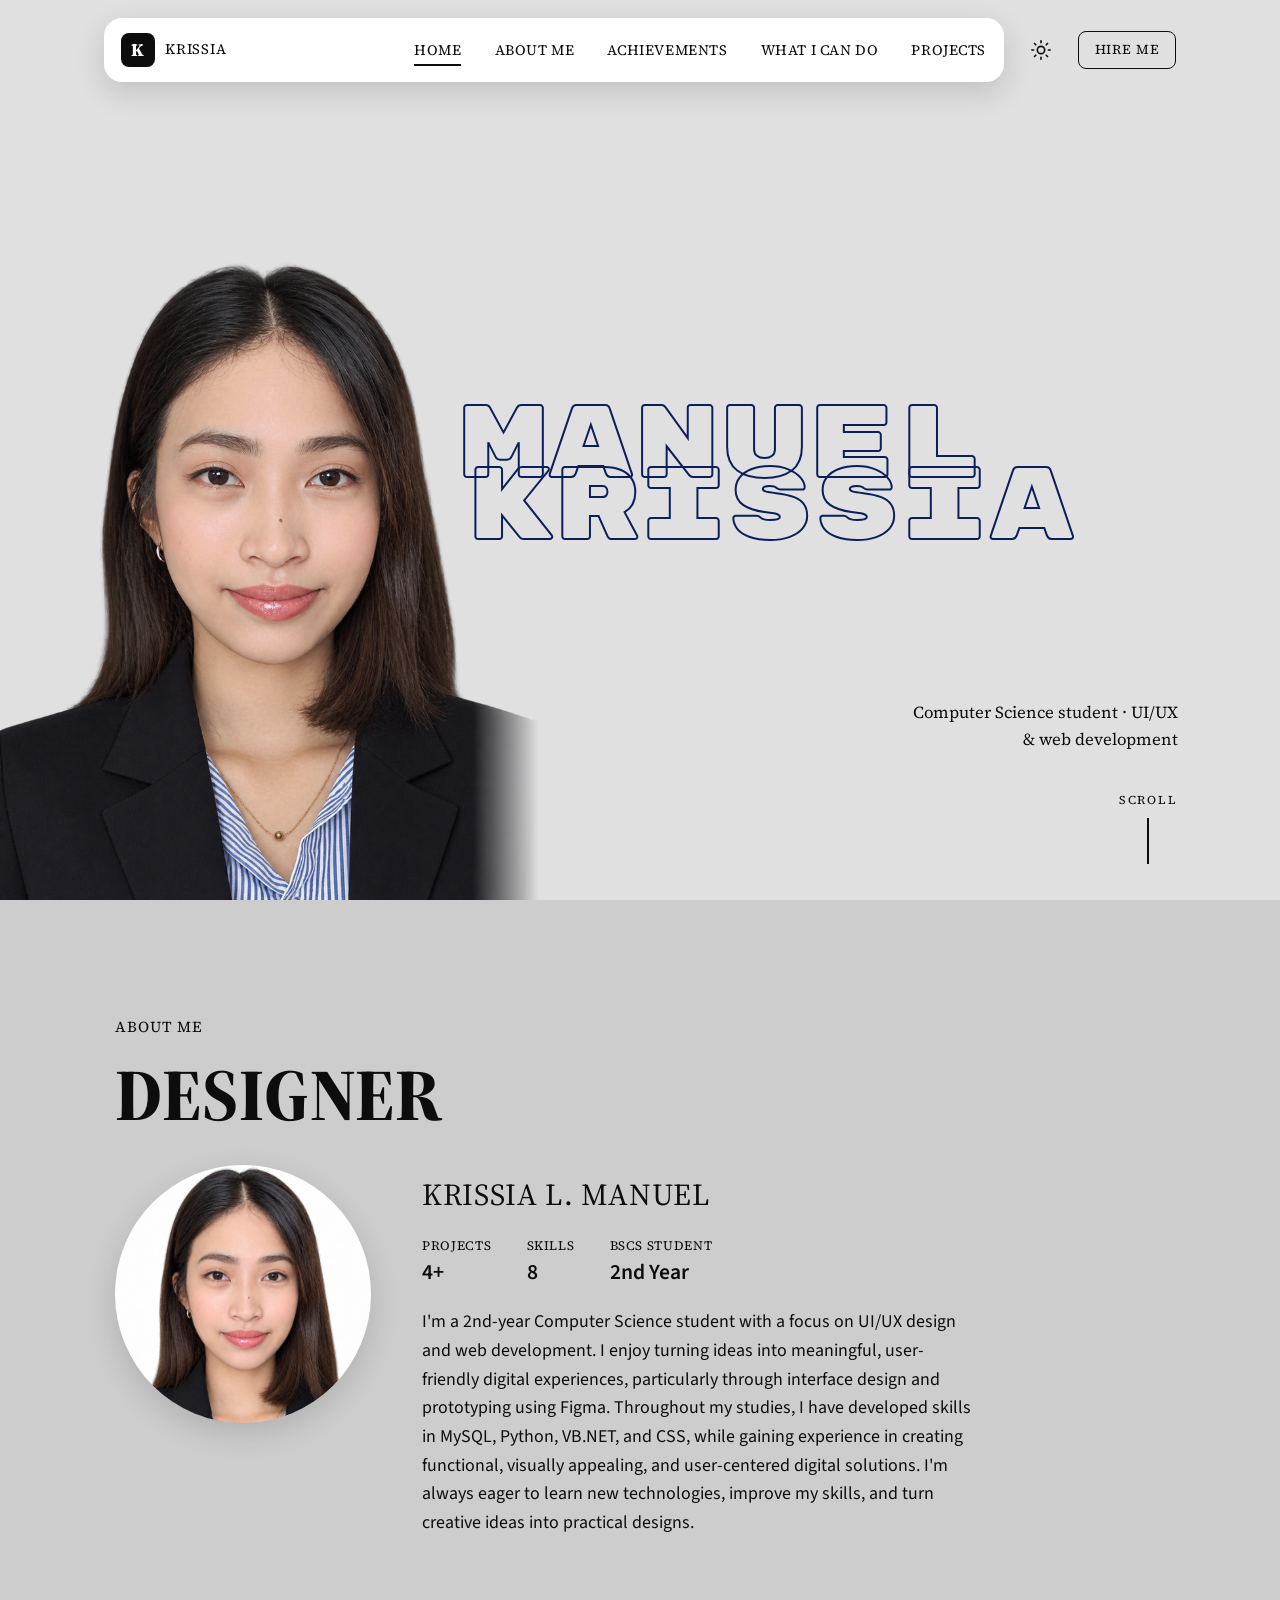
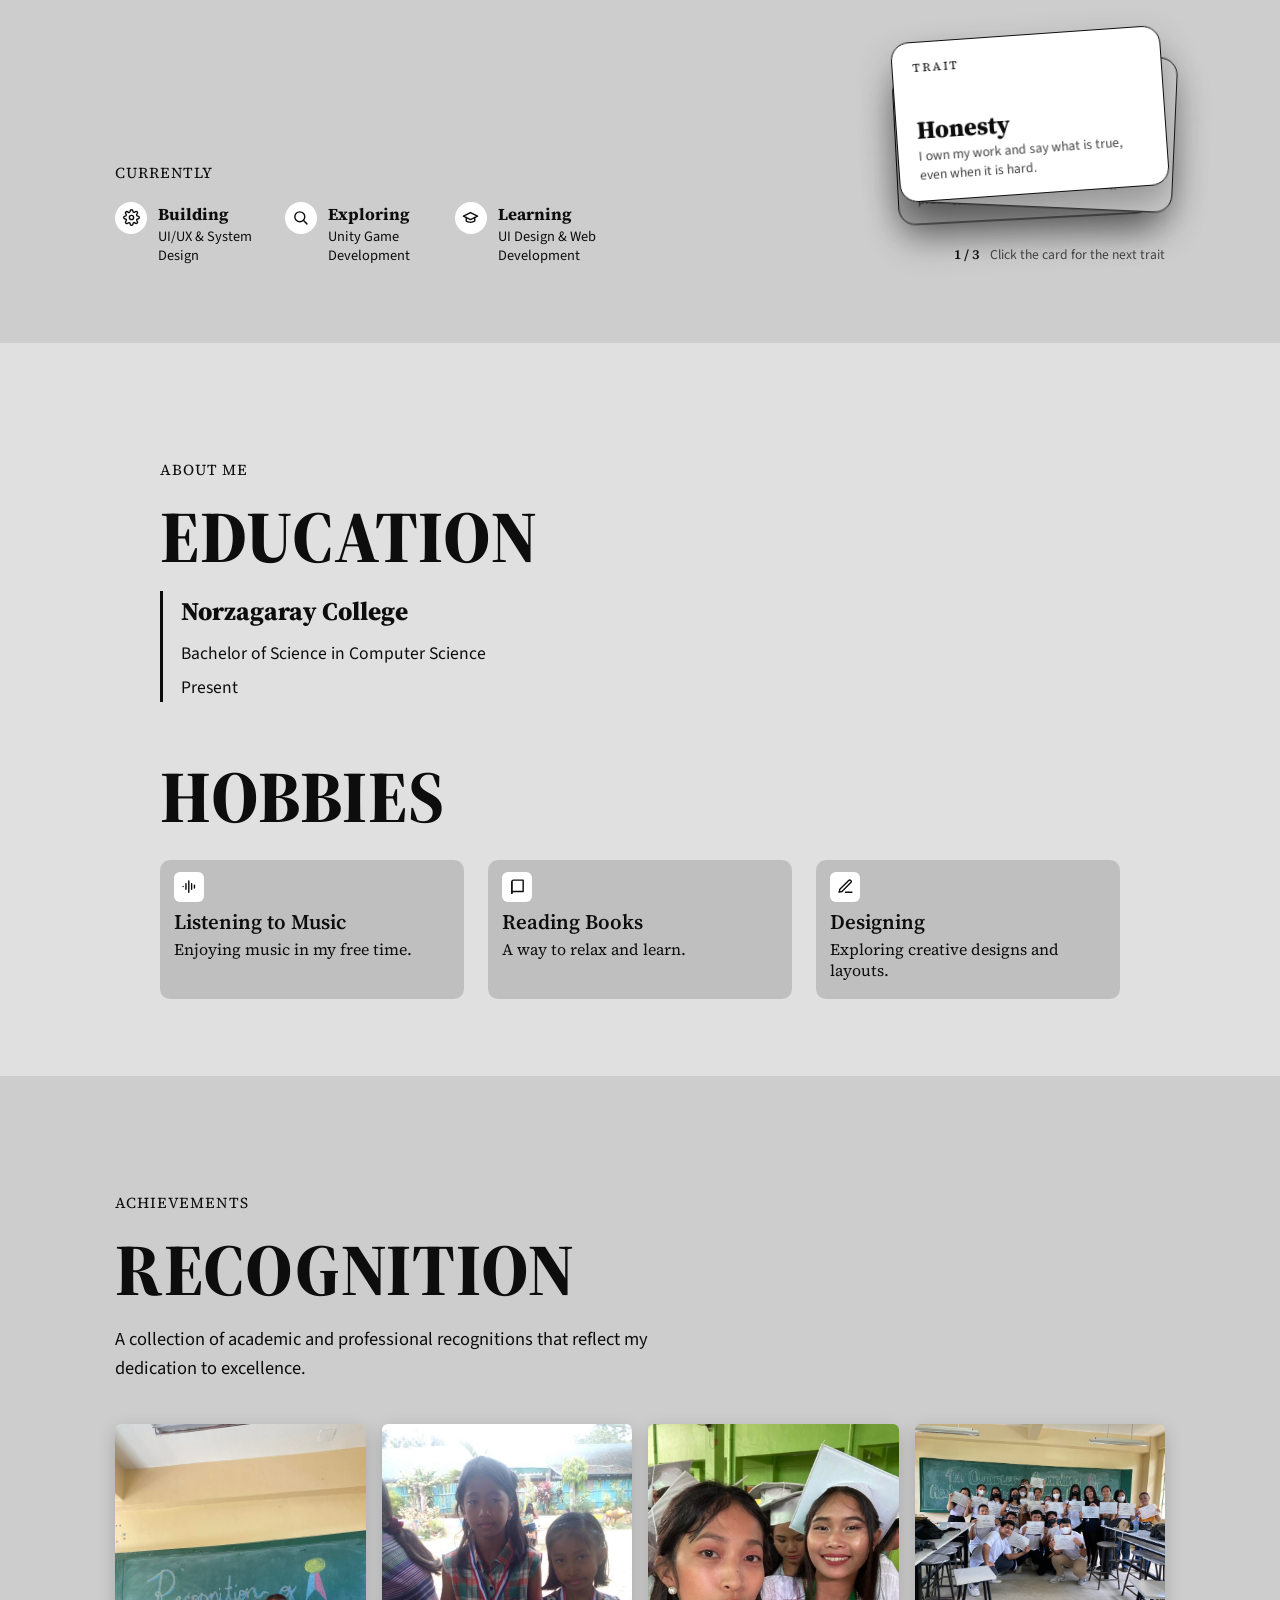
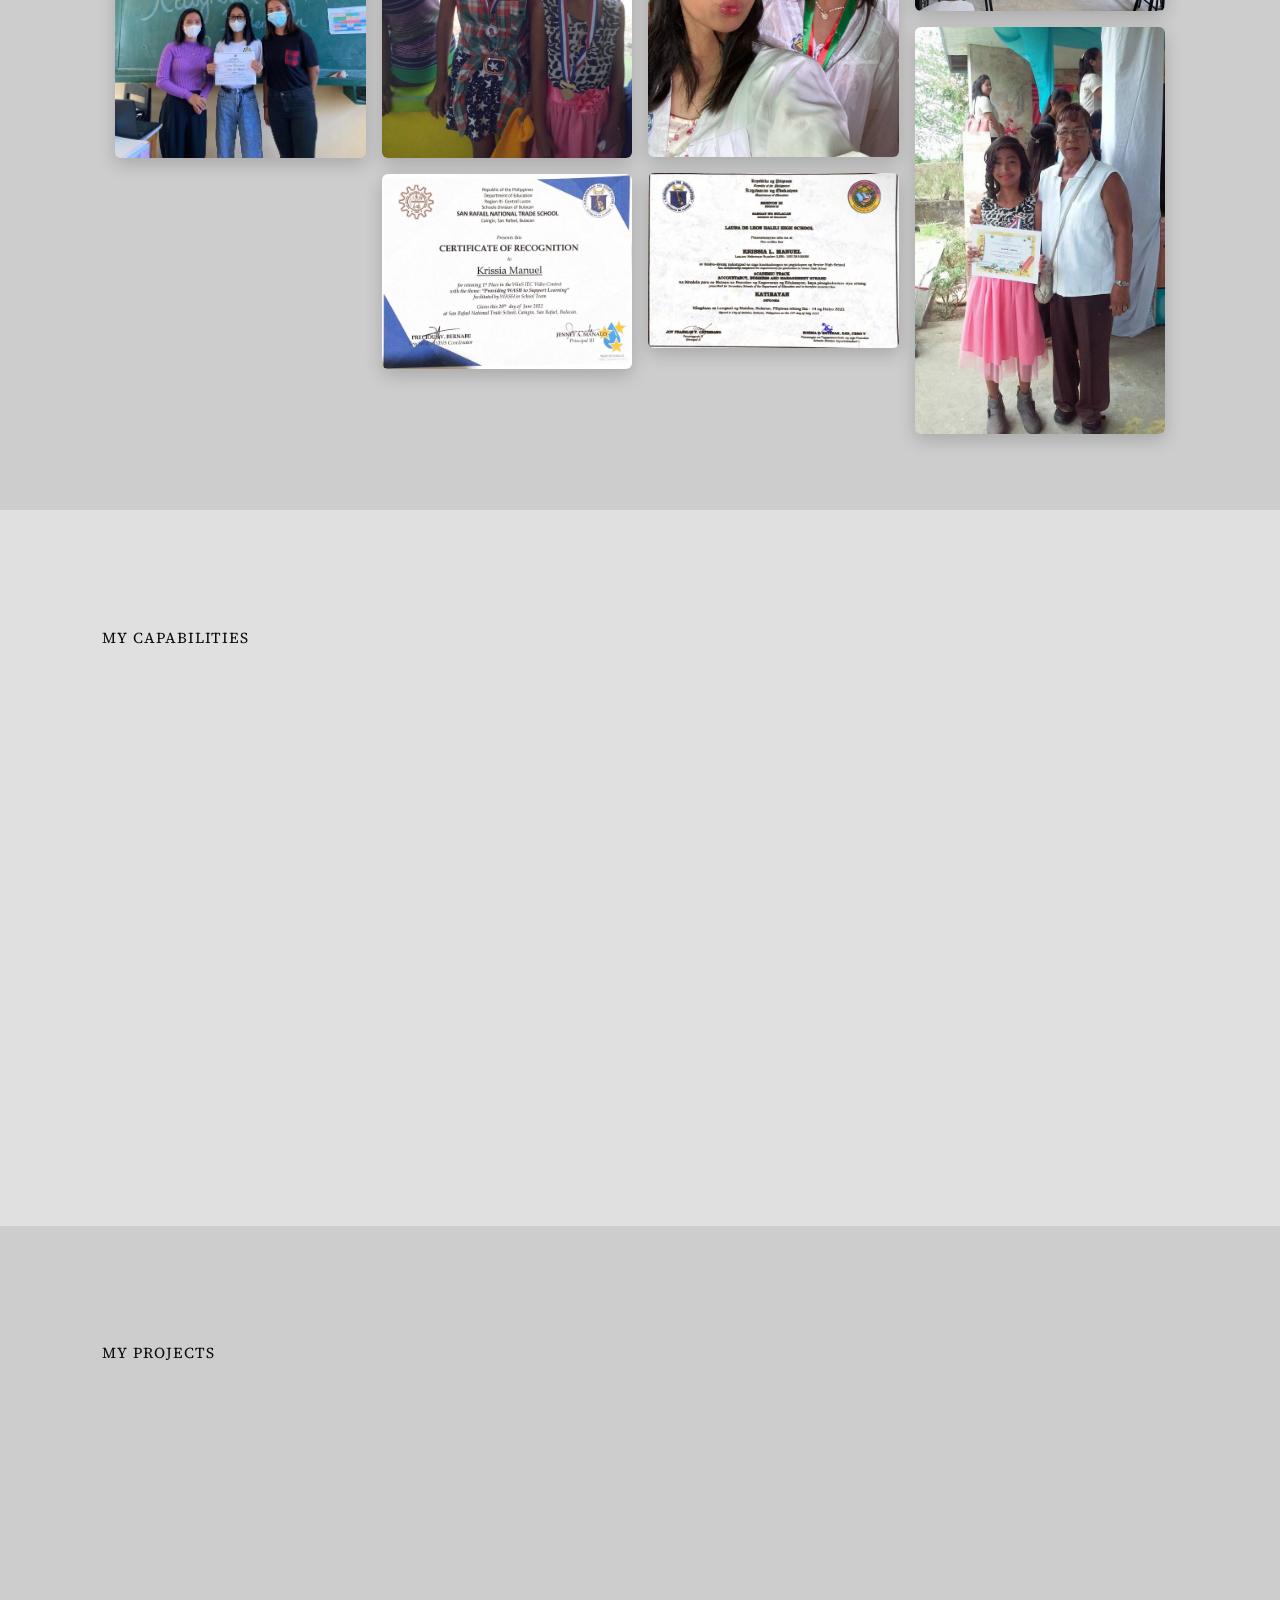
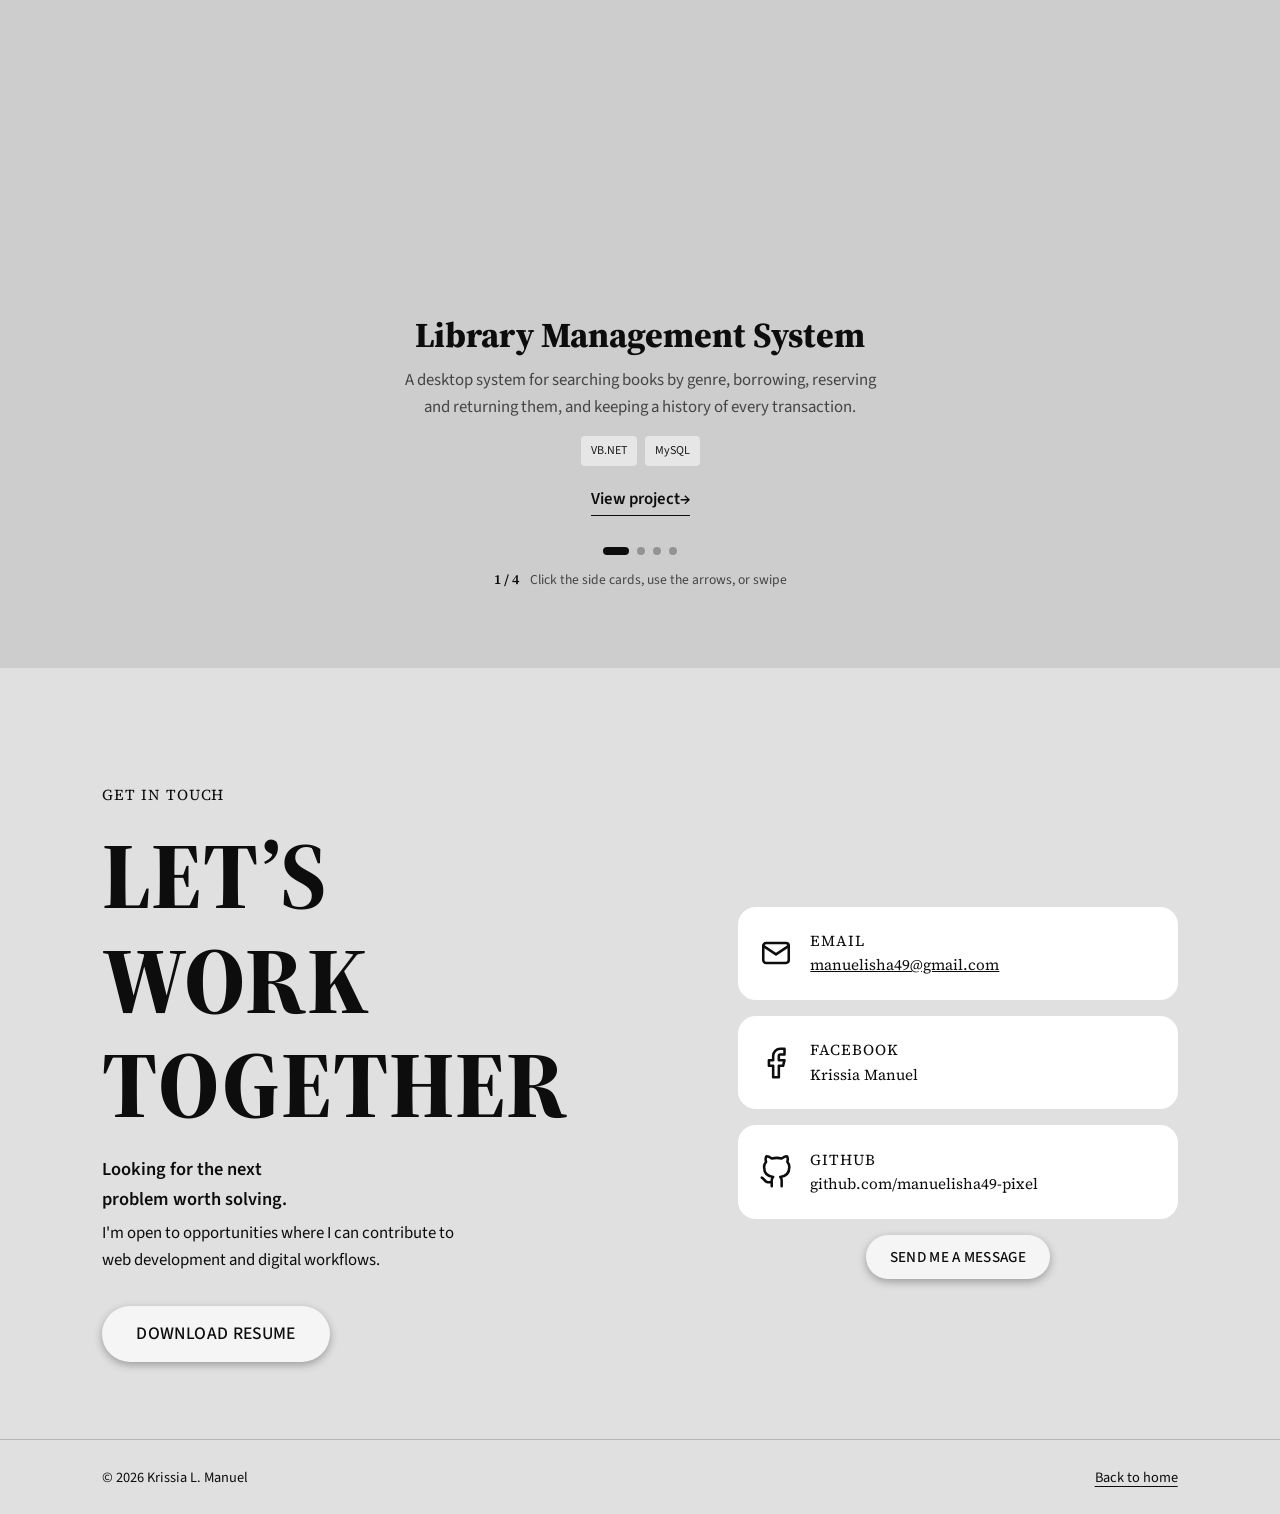
==== commit b4936891: "Update stylesheet and image references in manuel.html" ====
--- a/manuel.html
+++ b/manuel.html
@@ -20,7 +20,7 @@
   <link rel="preconnect" href="https://fonts.googleapis.com" />
   <link rel="preconnect" href="https://fonts.gstatic.com" crossorigin />
   <link href="https://fonts.googleapis.com/css2?family=Rubik+Mono+One&family=Source+Sans+3:wght@400;500;600&family=Source+Serif+4:opsz,wght@8..60,400;8..60,600;8..60,800&display=swap" rel="stylesheet" />
-  <link rel="stylesheet" href="style.css?v=n2" />
+  <link rel="stylesheet" href="manuel.css?v=n4" />
 </head>
 <body>
   <a class="skip-link" href="#about">Skip to content</a>
@@ -56,7 +56,7 @@
   <main>
     <!-- ============ HOME / HERO ============ -->
     <section class="hero" id="home" aria-label="Home">
-      <img class="hero-photo" src="hero.png" alt="Portrait of Krissia Manuel" width="521" height="615" />
+      <img class="hero-photo" src="manuel-hero.png" alt="Portrait of Krissia Manuel" width="521" height="615" />
       <h1 class="hero-title" aria-label="Manuel Krissia">
         <span class="hero-line l1" aria-hidden="true" data-text="MANUEL"></span>
         <span class="hero-line l2" aria-hidden="true" data-text="KRISSIA"></span>
@@ -74,7 +74,7 @@
       <h2 class="display reveal">DESIGNER</h2>
 
       <div class="about-grid">
-        <img class="about-photo reveal" src="about.jpg" alt="Krissia Manuel" width="258" height="258" />
+        <img class="about-photo reveal" src="manuel-about.jpg" alt="Krissia Manuel" width="258" height="258" />
         <div class="about-body reveal">
           <h3 class="about-name">KRISSIA L. MANUEL</h3>
           <div class="about-meta">
@@ -159,13 +159,13 @@
       <p class="lead reveal">A collection of academic and professional recognitions that reflect my dedication to excellence.</p>
 
       <div class="collage" id="collage">
-        <button class="shot reveal" data-i="0"><img src="rec1.jpg" alt="Recognition day with teachers in front of the chalkboard" loading="lazy" /></button>
-        <button class="shot reveal" data-i="1"><img src="rec2.jpg" alt="Two students wearing medals" loading="lazy" /></button>
-        <button class="shot reveal" data-i="2"><img src="rec3.jpg" alt="Certificate of Recognition, 1st place WinS IEC Video Contest" loading="lazy" /></button>
-        <button class="shot reveal" data-i="3"><img src="rec4.jpg" alt="Graduation day selfie" loading="lazy" /></button>
-        <button class="shot reveal" data-i="4"><img src="rec5.jpg" alt="Senior High School diploma" loading="lazy" /></button>
-        <button class="shot reveal" data-i="5"><img src="rec6.jpg" alt="Classmates holding certificates of recognition" loading="lazy" /></button>
-        <button class="shot reveal" data-i="6"><img src="rec7.jpg" alt="Receiving a certificate of recognition with a family member" loading="lazy" /></button>
+        <button class="shot reveal" data-i="0"><img src="manuel-rec1.jpg" alt="Recognition day with teachers in front of the chalkboard" loading="lazy" /></button>
+        <button class="shot reveal" data-i="1"><img src="manuel-rec2.jpg" alt="Two students wearing medals" loading="lazy" /></button>
+        <button class="shot reveal" data-i="2"><img src="manuel-rec3.jpg" alt="Certificate of Recognition, 1st place WinS IEC Video Contest" loading="lazy" /></button>
+        <button class="shot reveal" data-i="3"><img src="manuel-rec4.jpg" alt="Graduation day selfie" loading="lazy" /></button>
+        <button class="shot reveal" data-i="4"><img src="manuel-rec5.jpg" alt="Senior High School diploma" loading="lazy" /></button>
+        <button class="shot reveal" data-i="5"><img src="manuel-rec6.jpg" alt="Classmates holding certificates of recognition" loading="lazy" /></button>
+        <button class="shot reveal" data-i="6"><img src="manuel-rec7.jpg" alt="Receiving a certificate of recognition with a family member" loading="lazy" /></button>
       </div>
     </section>
 
@@ -178,14 +178,14 @@
           <p class="lead reveal">I combine technical, problem-solving, and creative skills to design user-friendly interfaces, develop functional systems, manage databases using SQL, and create meaningful digital experiences.</p>
 
           <ul class="tools reveal">
-            <li><img src="skill-python.png" alt="Python" /></li>
-            <li><img src="skill-csharp.png" alt="C#" /></li>
-            <li><img src="skill-figma.png" alt="Figma" /></li>
-            <li><img src="skill-mysql.png" alt="MySQL" /></li>
-            <li><img src="skill-html.png" alt="HTML5" /></li>
-            <li><img src="skill-google.png" alt="Google tools" /></li>
-            <li><img src="skill-vb.png" alt="Visual Basic" /></li>
-            <li><img src="skill-canva.png" alt="Canva" /></li>
+            <li><img src="manuel-skill-python.png" alt="Python" /></li>
+            <li><img src="manuel-skill-csharp.png" alt="C#" /></li>
+            <li><img src="manuel-skill-figma.png" alt="Figma" /></li>
+            <li><img src="manuel-skill-mysql.png" alt="MySQL" /></li>
+            <li><img src="manuel-skill-html.png" alt="HTML5" /></li>
+            <li><img src="manuel-skill-google.png" alt="Google tools" /></li>
+            <li><img src="manuel-skill-vb.png" alt="Visual Basic" /></li>
+            <li><img src="manuel-skill-canva.png" alt="Canva" /></li>
           </ul>
         </div>
 
@@ -249,8 +249,8 @@
           <h2 class="display big reveal">LET&rsquo;S WORK TOGETHER</h2>
           <p class="contact-strong reveal">Looking for the next problem worth solving.</p>
           <p class="contact-copy reveal">I'm open to opportunities where I can contribute to web development and digital workflows.</p>
-          <!-- Put your resume file next to index.html and name it resume.pdf -->
-          <a class="btn-pill reveal" href="resume.pdf" download="Krissia-Manuel-Resume.pdf">Download resume</a>
+          <!-- Put your resume file next to index.html and name it manuel-resume.pdf -->
+          <a class="btn-pill reveal" href="manuel-resume.pdf" download="Krissia-Manuel-Resume.pdf">Download resume</a>
         </div>
 
         <div class="contact-cards">
@@ -300,6 +300,6 @@
     <p class="pop-note" id="popNote" aria-live="polite"></p>
   </dialog>
 
-  <script src="script.js?v=n1"></script>
+  <script src="manuel.js?v=n4"></script>
 </body>
 </html>
--- a/manuel.css
+++ b/manuel.css
@@ -0,0 +1,588 @@
+/* =====================================================
+   Krissia Manuel | Portfolio
+   Light / dark theme lives in the variables below.
+   ===================================================== */
+
+:root {
+  --bg: #e0e0e0;
+  --bg-alt: #cdcdcd;
+  --surface: #ffffff;
+  --surface-2: #bfbfbf;
+  --ink: #0d0d0d;
+  --muted: #444;
+  --line: #0d0d0d;
+  --tag-bg: #e6e6e6;
+  --tag-ink: #1a1a1a;
+  --heading: #0d0d0d;      /* headings: black in light mode */
+  --hero-color: #0a1f5c;   /* big MANUEL KRISSIA on the home page: navy blue */
+  --accent: #4a4a4a;        /* hover fills (white text on top) */
+  --accent-ink: #0d0d0d;    /* icons / outlines */
+  --shadow: 0 10px 30px rgba(0, 0, 0, 0.14);
+
+  --font-display: "Source Serif 4", Georgia, serif;
+  --font-body: "Source Sans 3", system-ui, sans-serif;
+  --font-hero: "Rubik Mono One", "Arial Black", sans-serif;
+
+  --ease: cubic-bezier(0.22, 1, 0.36, 1);
+  --nav-h: 64px;
+}
+
+[data-theme="dark"] {
+  --bg: #121212;
+  --bg-alt: #1b1b1b;
+  --surface: #232323;
+  --surface-2: #2c2c2c;
+  --ink: #f3f3f3;
+  --muted: #b5b5b5;
+  --line: #f3f3f3;
+  --tag-bg: #3a3a3a;
+  --tag-ink: #f0f0f0;
+  --heading: #f3f3f3;      /* headings: white in dark mode */
+  --hero-color: #6f8dff;   /* lighter blue on the dark page (navy would vanish) */
+  --accent: #5a5a5a;
+  --accent-ink: #f3f3f3;
+  --shadow: 0 10px 30px rgba(0, 0, 0, 0.5);
+}
+
+*,
+*::before,
+*::after { box-sizing: border-box; }
+
+html { scroll-behavior: smooth; scroll-padding-top: 90px; }
+
+body {
+  margin: 0;
+  font-family: var(--font-body);
+  font-size: 1.05rem;
+  line-height: 1.6;
+  color: var(--ink);
+  background: var(--bg);
+  transition: background-color 0.5s var(--ease), color 0.5s var(--ease);
+  overflow-x: hidden;
+}
+
+img { max-width: 100%; display: block; }
+a { color: inherit; }
+ul { list-style: none; margin: 0; padding: 0; }
+button { font: inherit; color: inherit; cursor: pointer; }
+
+:focus-visible { outline: 3px solid var(--accent-ink); outline-offset: 3px; border-radius: 6px; }
+
+.skip-link {
+  position: absolute; left: 12px; top: -60px; z-index: 200;
+  background: var(--ink); color: var(--bg); padding: 8px 14px; border-radius: 8px;
+  transition: top 0.2s;
+}
+.skip-link:focus { top: 12px; }
+
+/* ---------- Shared type ---------- */
+.eyebrow {
+  font-family: var(--font-display);
+  font-size: 0.95rem;
+  letter-spacing: 0.06em;
+  text-transform: uppercase;
+  margin: 0 0 1rem;
+}
+.display {
+  font-family: var(--font-display);
+  font-weight: 800;
+  font-size: clamp(2.4rem, 6vw, 4.6rem);
+  line-height: 1.05;
+  margin: 0 0 1rem;
+  letter-spacing: 0.01em;
+}
+.lead { max-width: 62ch; margin: 0 0 2.5rem; font-size: 1.15rem; }
+
+.section {
+  padding: clamp(5rem, 9vw, 8rem) clamp(1.25rem, 8vw, 7rem) clamp(3rem, 6vw, 5rem);
+  position: relative;
+}
+.section:nth-of-type(even) { background: var(--bg-alt); transition: background-color 0.5s var(--ease); }
+
+/* ---------- Scroll reveal ---------- */
+.reveal { opacity: 0; transform: translateY(26px); transition: opacity 0.8s var(--ease), transform 0.8s var(--ease); transition-delay: var(--d, 0s); }
+.reveal.in { opacity: 1; transform: none; }
+
+/* =====================================================
+   NAV
+   ===================================================== */
+.nav-wrap {
+  position: fixed; top: 18px; left: 0; right: 0; z-index: 100;
+  display: flex; align-items: center; justify-content: center; gap: 1rem;
+  padding: 0 clamp(1rem, 4vw, 3rem);
+  pointer-events: none;
+}
+.nav-wrap > * { pointer-events: auto; }
+
+.nav {
+  display: flex; align-items: center; justify-content: space-between; gap: 2rem;
+  background: var(--surface);
+  color: var(--ink);
+  height: var(--nav-h);
+  padding: 0 1.1rem;
+  border-radius: 18px;
+  flex: 1; max-width: 900px;
+  box-shadow: var(--shadow);
+  transition: background-color 0.5s var(--ease), box-shadow 0.4s;
+}
+.nav-wrap.scrolled .nav { box-shadow: 0 14px 40px rgba(0, 0, 0, 0.22); }
+
+.brand { display: flex; align-items: center; gap: 0.6rem; text-decoration: none; font-family: var(--font-display); letter-spacing: 0.06em; text-transform: uppercase; font-size: 0.9rem; }
+.brand-mark {
+  width: 34px; height: 34px; display: grid; place-items: center;
+  background: #0d0d0d; color: #fff; border-radius: 8px; font-weight: 800; font-size: 1.1rem;
+  transition: transform 0.5s var(--ease);
+}
+[data-theme="dark"] .brand-mark { background: #f3f3f3; color: #0d0d0d; }
+.brand:hover .brand-mark { transform: rotate(-12deg) scale(1.08); }
+
+.nav-links { display: flex; gap: clamp(1rem, 2.6vw, 2.4rem); }
+.nav-links a {
+  position: relative; text-decoration: none; font-family: var(--font-display);
+  font-size: 0.9rem; letter-spacing: 0.04em; text-transform: uppercase; padding: 6px 0;
+}
+.nav-links a::after {
+  content: ""; position: absolute; left: 0; bottom: 0; height: 2px; width: 100%;
+  background: currentColor; transform: scaleX(0); transform-origin: right; transition: transform 0.4s var(--ease);
+}
+.nav-links a:hover::after,
+.nav-links a.active::after { transform: scaleX(1); transform-origin: left; }
+
+.menu-btn { display: none; background: none; border: 0; width: 40px; height: 40px; position: relative; }
+.menu-btn span { position: absolute; left: 9px; right: 9px; height: 2px; background: var(--ink); transition: transform 0.35s var(--ease), opacity 0.2s; }
+.menu-btn span:nth-child(1) { top: 13px; }
+.menu-btn span:nth-child(2) { top: 19px; }
+.menu-btn span:nth-child(3) { top: 25px; }
+.menu-btn[aria-expanded="true"] span:nth-child(1) { transform: translateY(6px) rotate(45deg); }
+.menu-btn[aria-expanded="true"] span:nth-child(2) { opacity: 0; }
+.menu-btn[aria-expanded="true"] span:nth-child(3) { transform: translateY(-6px) rotate(-45deg); }
+
+/* Theme toggle */
+.theme-btn {
+  width: 42px; height: 42px; border-radius: 50%; border: 0; background: transparent; color: var(--ink);
+  display: grid; place-items: center; position: relative; overflow: hidden;
+  transition: background-color 0.3s;
+}
+.theme-btn:hover { background: color-mix(in srgb, var(--ink) 12%, transparent); }
+.theme-btn svg { grid-area: 1 / 1; width: 22px; height: 22px; fill: none; stroke: currentColor; stroke-width: 1.8; stroke-linecap: round; stroke-linejoin: round; transition: transform 0.6s var(--ease), opacity 0.4s; }
+.icon-moon { transform: translateY(26px) rotate(-90deg); opacity: 0; }
+[data-theme="dark"] .icon-sun { transform: translateY(-26px) rotate(90deg); opacity: 0; }
+[data-theme="dark"] .icon-moon { transform: none; opacity: 1; }
+
+.btn-outline {
+  border: 1.5px solid var(--ink); border-radius: 8px; padding: 7px 16px; background: var(--bg);
+  font-family: var(--font-display); text-transform: uppercase; letter-spacing: 0.06em; font-size: 0.85rem; text-decoration: none;
+  transition: background-color 0.3s, color 0.3s, transform 0.3s var(--ease);
+}
+.btn-outline:hover { background: var(--ink); color: var(--bg); transform: translateY(-2px); }
+
+/* =====================================================
+   HERO
+   ===================================================== */
+.hero {
+  position: relative; min-height: 100vh; min-height: 100svh;
+  display: grid; place-items: center; overflow: hidden;
+  background: var(--bg);
+}
+.hero-photo {
+  position: absolute; left: 0; bottom: 0;
+  height: min(78vh, 640px); width: auto; z-index: 1;
+  -webkit-mask-image: linear-gradient(to right, #000 88%, transparent 100%);
+  mask-image: linear-gradient(to right, #000 88%, transparent 100%);
+  transform: translateX(-60px); opacity: 0;
+  animation: photoIn 1.3s 0.2s var(--ease) forwards;
+}
+@keyframes photoIn { to { transform: none; opacity: 1; } }
+
+.hero-title {
+  position: relative; z-index: 2; margin: 0; text-align: left;
+  font-family: var(--font-hero); font-weight: 400; line-height: 0.82;
+  font-size: clamp(2.4rem, 8vw, 7.4rem);
+  margin-left: clamp(6rem, 20vw, 18rem);
+  margin-top: clamp(1rem, 6vh, 4rem);
+}
+.hero-line { display: block; white-space: nowrap; }
+.hero-line.l1 { transform: translateX(-0.04em); }
+.hero-line.l2 { margin-top: -0.22em; transform: translateX(0.02em); }
+
+.hero-line .ch {
+  display: inline-block; color: transparent;
+  -webkit-text-stroke: 2px var(--hero-color);
+  transform: translateY(110%) rotate(6deg); opacity: 0;
+  animation: chIn 0.9s var(--ease) forwards;
+  animation-delay: calc(0.5s + var(--i) * 0.055s);
+  transition: color 0.35s, transform 0.35s var(--ease);
+  cursor: default;
+}
+@keyframes chIn { to { transform: none; opacity: 1; } }
+.hero-line .ch:hover { color: var(--hero-color); transform: translateY(-8px) rotate(-3deg); }
+.hero-title.parallax .hero-line.l1 { transition: transform 0.2s linear; }
+.hero-title.parallax .hero-line.l2 { transition: transform 0.2s linear; }
+
+.hero-sub {
+  position: absolute; z-index: 2; right: clamp(1.25rem, 8vw, 7rem); bottom: calc(4vh + 110px);
+  max-width: 30ch; text-align: right; margin: 0;
+  font-family: var(--font-display); font-size: 1.05rem;
+  opacity: 0; animation: fadeIn 1s 1.6s var(--ease) forwards;
+}
+@keyframes fadeIn { to { opacity: 1; } }
+
+.scroll-cue {
+  position: absolute; z-index: 2; right: clamp(1.25rem, 8vw, 7rem); bottom: 4vh;
+  display: flex; flex-direction: column; align-items: center; gap: 0.5rem; text-decoration: none;
+  font-family: var(--font-display); font-size: 0.75rem; letter-spacing: 0.15em; text-transform: uppercase;
+  opacity: 0; animation: fadeIn 1s 2s var(--ease) forwards;
+}
+.scroll-cue i { width: 1.5px; height: 46px; background: var(--ink); transform-origin: top; animation: cue 2s 2.2s ease-in-out infinite; }
+@keyframes cue { 0% { transform: scaleY(0); } 50% { transform: scaleY(1); transform-origin: top; } 51% { transform-origin: bottom; } 100% { transform: scaleY(0); transform-origin: bottom; } }
+
+/* =====================================================
+   ABOUT
+   ===================================================== */
+/* About: eyebrow + heading line up with the photo/text block below (same 1050px column) */
+.about > .eyebrow, .about > .display { max-width: 1050px; margin-left: auto; margin-right: auto; text-align: left; }
+.education .display { text-align: center; }
+.about { overflow-x: clip; }
+.about-grid { display: grid; grid-template-columns: auto 1fr; gap: clamp(1.5rem, 4vw, 3.5rem); align-items: start; max-width: 1050px; margin: 2rem auto 0; }
+.about-photo {
+  width: clamp(150px, 20vw, 258px); aspect-ratio: 1; border-radius: 50%;
+  box-shadow: var(--shadow); background: var(--surface);
+  transition: transform 0.8s var(--ease);
+}
+.about-photo:hover { transform: rotate(-4deg) scale(1.04); }
+.about-name { font-family: var(--font-display); font-size: clamp(1.3rem, 2.6vw, 1.9rem); font-weight: 400; margin: 0.4rem 0 1rem; letter-spacing: 0.02em; }
+.about-meta { display: flex; gap: 2.2rem; margin-bottom: 1.1rem; }
+.about-meta div { display: flex; flex-direction: column; }
+.meta-label { font-family: var(--font-display); font-size: 0.8rem; letter-spacing: 0.05em; text-transform: uppercase; }
+.about-meta strong { font-size: 1.35rem; font-weight: 600; font-variant-numeric: tabular-nums; }
+.about-body p { max-width: 62ch; margin: 0; font-size: 1.12rem; }
+
+.about-bottom {
+  display: flex; justify-content: space-between; align-items: flex-end; gap: 3rem; flex-wrap: wrap;
+  max-width: 1050px; margin: clamp(3rem, 8vw, 6rem) auto 0;
+}
+.current-list { display: flex; gap: 1.8rem; flex-wrap: wrap; }
+.current-list li { display: flex; gap: 0.7rem; align-items: flex-start; }
+.current-list strong { display: block; font-family: var(--font-display); font-size: 1.05rem; }
+.current-list div > span { font-size: 0.9rem; line-height: 1.3; display: block; max-width: 14ch; }
+.chip-icon { width: 32px; height: 32px; flex: none; border-radius: 50%; background: var(--surface); display: grid; place-items: center; transition: transform 0.5s var(--ease); }
+.current-list li:hover .chip-icon { transform: rotate(90deg) scale(1.12); }
+.chip-icon svg, .hobby-icon svg { width: 17px; height: 17px; fill: none; stroke: var(--ink); stroke-width: 2; stroke-linecap: round; stroke-linejoin: round; }
+
+/* ---------- Trait stack (click for the next one) ---------- */
+.traits { display: flex; flex-direction: column; align-items: flex-end; gap: 0.9rem; }
+.trait-stack {
+  position: relative; width: 270px; height: 160px; margin-bottom: 36px; perspective: 900px;
+  cursor: pointer; outline-offset: 14px; -webkit-tap-highlight-color: transparent; user-select: none; -webkit-user-select: none;
+}
+.trait-card {
+  position: absolute; inset: 0; padding: 16px 20px;
+  display: flex; flex-direction: column; justify-content: space-between;
+  border: 1.5px solid var(--line); border-radius: 18px;
+  background: var(--surface); color: var(--ink);
+  box-shadow: 0 18px 36px rgba(0, 0, 0, 0.3);
+  transition: transform 0.8s var(--ease), translate 0.5s var(--ease), opacity 0.6s var(--ease), filter 0.6s var(--ease), background-color 0.5s;
+  will-change: transform;
+}
+.trait-stack:hover .trait-card.is-active { translate: 0 -8px; }
+.trait-label { font-family: var(--font-display); font-size: 0.72rem; letter-spacing: 0.22em; text-transform: uppercase; }
+.trait-name { font-family: var(--font-display); font-weight: 800; font-size: 1.55rem; line-height: 1.1; }
+.trait-desc { font-size: 0.85rem; line-height: 1.35; margin: 0.25rem 0 0; color: var(--muted); }
+.trait-hint { margin: 0; font-size: 0.85rem; color: var(--muted); }
+.trait-hint span { font-family: var(--font-display); font-weight: 600; color: var(--ink); margin-right: 0.5rem; font-variant-numeric: tabular-nums; }
+
+/* =====================================================
+   EDUCATION + HOBBIES
+   ===================================================== */
+.edu-inner { max-width: 960px; margin: 0 auto; }
+.edu-inner .display { text-align: left; }
+.edu-card { margin: 0.5rem 0 3.5rem; padding-left: 1.1rem; border-left: 3px solid var(--ink); }
+.edu-card h3 { font-family: var(--font-display); font-weight: 800; font-size: 1.6rem; margin: 0 0 0.5rem; }
+.edu-card p { margin: 0 0 0.35rem; font-size: 1.1rem; }
+
+.hobbies { display: grid; grid-template-columns: repeat(auto-fit, minmax(210px, 1fr)); gap: 1.5rem; margin-top: 1.5rem; }
+.hobby { background: var(--surface-2); border-radius: 10px; padding: 12px 14px 18px; transition: transform 0.5s var(--ease), box-shadow 0.4s, background-color 0.5s; }
+.hobby:hover { transform: translateY(-8px) rotate(-1deg); box-shadow: var(--shadow); }
+.hobby-icon { width: 30px; height: 30px; border-radius: 6px; background: var(--surface); display: grid; place-items: center; margin-bottom: 8px; }
+.hobby h4 { font-family: var(--font-display); font-weight: 600; font-size: 1.3rem; line-height: 1.15; margin: 0 0 6px; }
+.hobby p { margin: 0; font-family: var(--font-display); font-size: 1rem; line-height: 1.3; }
+
+/* =====================================================
+   ACHIEVEMENTS (collage + lightbox)
+   ===================================================== */
+/* Eyebrow, heading and lead share the same 1050px column as the collage */
+.achievements > .eyebrow, .achievements > .display { max-width: 1050px; margin-left: auto; margin-right: auto; }
+.achievements > .lead { margin-left: max(0px, calc((100% - 1050px) / 2)); }
+
+.collage { columns: 4 200px; column-gap: 1rem; max-width: 1050px; margin: 0 auto; }
+.shot {
+  display: block; width: 100%; padding: 0; border: 0; background: none; margin: 0 0 1rem;
+  break-inside: avoid; overflow: hidden; border-radius: 6px; position: relative;
+  box-shadow: 0 6px 18px rgba(0, 0, 0, 0.18);
+}
+.shot img { width: 100%; height: auto; transition: transform 0.9s var(--ease), filter 0.5s; }
+.shot::after {
+  content: "View"; position: absolute; inset: 0; display: grid; place-items: center;
+  background: rgba(0, 0, 0, 0.5); color: #fff; font-family: var(--font-display); letter-spacing: 0.12em; text-transform: uppercase; font-size: 0.85rem;
+  opacity: 0; transition: opacity 0.4s;
+}
+.shot:hover img { transform: scale(1.08); }
+.shot:hover::after, .shot:focus-visible::after { opacity: 1; }
+
+.lightbox {
+  position: fixed; inset: 0; z-index: 300; display: grid; place-items: center;
+  background: rgba(0, 0, 0, 0.88); backdrop-filter: blur(6px);
+  opacity: 0; visibility: hidden; transition: opacity 0.35s, visibility 0.35s;
+}
+.lightbox.open { opacity: 1; visibility: visible; }
+.lightbox img { max-width: min(88vw, 900px); max-height: 84vh; border-radius: 8px; transform: scale(0.94); transition: transform 0.5s var(--ease), opacity 0.3s; }
+.lightbox.open img { transform: none; }
+.lightbox img.swap { opacity: 0; transform: scale(0.97); }
+.lb-close, .lb-nav { position: absolute; background: rgba(255, 255, 255, 0.12); color: #fff; border: 0; width: 46px; height: 46px; border-radius: 50%; font-size: 1.8rem; line-height: 1; transition: background-color 0.3s; }
+.lb-close:hover, .lb-nav:hover { background: rgba(255, 255, 255, 0.28); }
+.lb-close { top: 20px; right: 20px; }
+.lb-nav { top: 50%; transform: translateY(-50%); }
+.lb-nav.prev { left: 20px; }
+.lb-nav.next { right: 20px; }
+
+/* =====================================================
+   WHAT I CAN DO
+   ===================================================== */
+.skills-grid { display: grid; grid-template-columns: minmax(0, 1fr) minmax(0, 1.15fr); gap: clamp(2rem, 5vw, 4rem); max-width: 1100px; margin: 0 auto; align-items: start; }
+.skills-left .lead { margin-bottom: 2rem; font-size: 1.1rem; }
+
+.tools { display: grid; grid-template-columns: repeat(4, 76px); gap: 16px; }
+.tools li { position: relative; }
+.tools img {
+  width: 76px; height: 76px; object-fit: contain; border: 0; background: transparent;
+  mix-blend-mode: multiply; /* white picture backgrounds disappear on the light page */
+  filter: drop-shadow(0 6px 8px rgba(0, 0, 0, 0.2));
+  transition: transform 0.6s var(--ease), filter 0.5s var(--ease);
+}
+.tools li:hover img { transform: translateY(-8px) scale(1.12); filter: drop-shadow(0 14px 14px rgba(0, 0, 0, 0.28)); }
+/* On the dark page, keep each logo on a soft light tile so it stays readable */
+[data-theme="dark"] .tools img { mix-blend-mode: normal; background: rgba(255, 255, 255, 0.94); border-radius: 18px; padding: 10px; }
+.tools li:hover span { opacity: 1; transform: translate(-50%, -22px); }
+
+.skill-cards { display: grid; grid-template-columns: 1fr 1fr; gap: 1.2rem; }
+.skill-card {
+  background: var(--surface); border-radius: 28px; padding: 1.4rem 1.3rem 1.6rem;
+  display: flex; flex-direction: column;
+  transition: transform 0.6s var(--ease), box-shadow 0.5s, background-color 0.5s;
+}
+.skill-card:hover { transform: translateY(-10px); box-shadow: var(--shadow); }
+.skill-card header { display: flex; justify-content: space-between; align-items: flex-start; gap: 0.75rem; min-height: 5.4rem; }
+.num { font-size: 2.6rem; line-height: 1; font-weight: 400; }
+.skill-title { font-family: var(--font-display); font-size: 0.74rem; letter-spacing: 0.03em; text-transform: uppercase; text-align: right; line-height: 1.3; max-width: 17ch; overflow-wrap: break-word; }
+.skill-icon { width: 38px; height: 38px; margin: 0.8rem auto 1.2rem; border-radius: 8px; background: color-mix(in srgb, var(--accent) 16%, transparent); display: grid; place-items: center; transition: transform 0.6s var(--ease); }
+.skill-card:hover .skill-icon { transform: rotate(360deg) scale(1.1); }
+.skill-icon svg { width: 22px; height: 22px; fill: none; stroke: var(--accent-ink); stroke-width: 1.8; stroke-linecap: round; stroke-linejoin: round; }
+.skill-card p { margin: 0 0 1.4rem; font-size: 1.05rem; line-height: 1.5; }
+.tags { display: flex; flex-wrap: wrap; gap: 8px; margin-top: auto; }
+.tags li { background: var(--tag-bg); color: var(--tag-ink); font-size: 0.75rem; padding: 5px 10px; border-radius: 4px; transition: transform 0.3s var(--ease); }
+.tags li:hover { transform: translateY(-3px) scale(1.05); }
+.skill-card .tags li { background: #1f3a68; color: #ffffff; }
+
+/* =====================================================
+   PROJECT GALLERY (3D coverflow)
+   ===================================================== */
+.projects { overflow: hidden; }
+.gallery-head {
+  display: flex; flex-direction: column; align-items: flex-start;
+  gap: 1rem; max-width: 1180px; margin: 0 auto;
+}
+.projects .display { text-align: left; }
+.projects .lead { text-align: left; margin: 0; }
+.coverflow { --w: min(440px, 72vw); position: relative; max-width: 1180px; margin: clamp(2rem, 5vw, 3.5rem) auto 0; outline-offset: 6px; }
+.cf-stage {
+  position: relative; height: calc(var(--w) * 0.625 + 40px);
+  perspective: 1400px; touch-action: pan-y; user-select: none; -webkit-user-select: none;
+}
+.cf-card {
+  position: absolute; top: 20px; left: 50%; width: var(--w); aspect-ratio: 16 / 10;
+  border-radius: 12px; overflow: hidden; background: #000; cursor: pointer;
+  box-shadow: 0 0 0 1.5px color-mix(in srgb, var(--ink) 18%, transparent), 0 24px 50px rgba(0, 0, 0, 0.32);
+  transition: transform 0.8s var(--ease), opacity 0.6s var(--ease), filter 0.6s var(--ease);
+  will-change: transform;
+}
+.cf-card img { width: 100%; height: 100%; object-fit: cover; object-position: center top; display: block; pointer-events: none; }
+.cf-hint { text-align: center; margin-top: 0.9rem; }
+
+.cf-arrow {
+  position: absolute; top: calc(50% - 22px); z-index: 20; width: 44px; height: 44px; border-radius: 50%;
+  border: 1.5px solid var(--ink); background: var(--bg); color: var(--ink); display: grid; place-items: center;
+  transition: background-color 0.3s, color 0.3s, transform 0.3s var(--ease);
+}
+.cf-arrow svg { width: 20px; height: 20px; fill: none; stroke: currentColor; stroke-width: 2; stroke-linecap: round; stroke-linejoin: round; }
+.cf-arrow.prev { left: 0; }
+.cf-arrow.next { right: 0; }
+.cf-arrow:hover { background: var(--ink); color: var(--bg); transform: scale(1.08); }
+
+.cf-info { max-width: 720px; min-height: 13.5rem; margin: 1.5rem auto 0; text-align: center; }
+.cf-info.swap { animation: cfIn 0.55s var(--ease); }
+@keyframes cfIn { from { opacity: 0; transform: translateY(12px); } to { opacity: 1; transform: none; } }
+.cf-info h3 { font-family: var(--font-display); font-weight: 800; font-size: clamp(1.5rem, 3.4vw, 2.2rem); line-height: 1.15; margin: 0 0 0.7rem; }
+.cf-info p { margin: 0 auto 1rem; max-width: 62ch; line-height: 1.6; color: var(--muted); }
+.cf-info .tags { justify-content: center; margin: 0 0 1.3rem; }
+.cf-link {
+  display: inline-block; font-weight: 600; color: var(--ink); text-decoration: none;
+  border-bottom: 1.5px solid currentColor; padding-bottom: 2px;
+}
+.cf-link::after { content: " \2192"; display: inline-block; transition: transform 0.3s var(--ease); }
+.cf-link:hover::after { transform: translateX(4px); }
+
+.cf-dots { display: flex; justify-content: center; gap: 8px; margin-top: 1rem; }
+.cf-dot { width: 8px; height: 8px; padding: 0; border: 0; border-radius: 999px; background: color-mix(in srgb, var(--ink) 30%, transparent); transition: width 0.4s var(--ease), background-color 0.3s; }
+.cf-dot.on { width: 26px; background: var(--ink); }
+
+@media (max-width: 600px) {
+  .cf-arrow { width: 38px; height: 38px; top: calc(50% - 19px); }
+  .cf-info { min-height: 16rem; }
+}
+
+/* =====================================================
+   CONTACT
+   ===================================================== */
+.contact-grid { display: grid; grid-template-columns: 1.3fr 1fr; gap: clamp(2rem, 5vw, 4rem); max-width: 1100px; margin: 0 auto; align-items: center; }
+.display.big { font-size: clamp(2.8rem, 7.4vw, 6rem); line-height: 1.1; max-width: 7ch; }
+.contact-strong { font-weight: 600; font-size: 1.15rem; max-width: 22ch; margin: 1.2rem 0 0.4rem; }
+.contact-copy { max-width: 44ch; margin: 0 0 2rem; }
+
+.btn-pill {
+  display: inline-block; text-decoration: none; text-transform: uppercase; letter-spacing: 0.02em; font-weight: 500;
+  background: #f5f5f5; color: #0d0d0d; padding: 14px 34px; border-radius: 999px; font-size: 1.1rem;
+  box-shadow: 0 3px 8px rgba(0, 0, 0, 0.3);
+  transition: transform 0.4s var(--ease), box-shadow 0.4s, background-color 0.3s, color 0.3s;
+}
+.btn-pill:hover { transform: translateY(-4px) scale(1.03); box-shadow: 0 10px 22px rgba(0, 0, 0, 0.3); background: var(--ink); color: var(--bg); }
+.btn-pill.small { padding: 10px 24px; font-size: 0.95rem; justify-self: center; }
+
+.contact-cards { display: grid; gap: 1rem; justify-items: stretch; }
+.contact-card {
+  display: flex; align-items: center; gap: 1.1rem; background: var(--surface); border-radius: 18px; padding: 1.4rem 1.3rem; text-decoration: none;
+  transition: transform 0.5s var(--ease), box-shadow 0.4s, background-color 0.5s;
+}
+.contact-card:hover { transform: translateX(-10px); box-shadow: var(--shadow); }
+.contact-card svg { width: 34px; height: 34px; flex: none; fill: none; stroke: var(--ink); stroke-width: 1.8; stroke-linecap: round; stroke-linejoin: round; transition: transform 0.5s var(--ease); }
+.contact-card:hover svg { transform: scale(1.18) rotate(-6deg); }
+.c-label { display: block; font-family: var(--font-display); text-transform: uppercase; letter-spacing: 0.06em; font-size: 0.95rem; }
+.c-value { display: block; font-family: var(--font-display); font-size: 0.95rem; overflow-wrap: anywhere; }
+.u { text-decoration: underline; }
+.btn-pill.small { justify-self: center; }
+
+/* =====================================================
+   FOOTER + HOME BUTTON
+   ===================================================== */
+.footer { display: flex; justify-content: space-between; gap: 1rem; flex-wrap: wrap; padding: 1.6rem clamp(1.25rem, 8vw, 7rem); font-size: 0.9rem; background: var(--bg); border-top: 1px solid color-mix(in srgb, var(--ink) 20%, transparent); }
+.footer p { margin: 0; }
+.footer-home { text-underline-offset: 4px; }
+
+.to-home {
+  position: fixed; right: 22px; bottom: 22px; z-index: 90; width: 52px; height: 52px; border-radius: 50%;
+  background: var(--ink); color: var(--bg); display: grid; place-items: center; box-shadow: var(--shadow);
+  opacity: 0; transform: translateY(24px) scale(0.8); pointer-events: none;
+  transition: opacity 0.4s, transform 0.5s var(--ease), background-color 0.3s;
+}
+.to-home.show { opacity: 1; transform: none; pointer-events: auto; }
+.to-home:hover { transform: translateY(-5px) scale(1.06); background: var(--accent); }
+.to-home svg { width: 24px; height: 24px; fill: none; stroke: currentColor; stroke-width: 2; stroke-linecap: round; stroke-linejoin: round; }
+.to-home:hover svg { stroke: #fff; }
+
+/* ---------- Contact pop-up ---------- */
+.pop {
+  width: min(420px, calc(100vw - 2rem)); padding: 1.8rem 1.6rem 1.5rem; border: 1.5px solid var(--line); border-radius: 18px;
+  background: var(--surface); color: var(--ink); box-shadow: var(--shadow); text-align: center;
+}
+.pop[open] { animation: popIn 0.6s var(--ease); }
+.pop::backdrop { background: rgba(0, 0, 0, 0.55); backdrop-filter: blur(3px); }
+@keyframes popIn { from { opacity: 0; transform: perspective(900px) translateY(18px) rotateX(-14deg) scale(0.96); } to { opacity: 1; transform: none; } }
+.pop h3 { font-family: var(--font-display); font-weight: 800; font-size: 1.5rem; margin: 0 0 0.4rem; }
+.pop-value { margin: 0 0 1.3rem; font-size: 1.05rem; color: var(--muted); overflow-wrap: anywhere; }
+.pop-actions { display: grid; gap: 0.7rem; }
+.pop-btn {
+  display: block; width: 100%; padding: 11px 18px; border-radius: 999px; border: 1.5px solid var(--ink);
+  background: var(--ink); color: var(--bg); text-align: center; text-decoration: none;
+  font-family: var(--font-display); font-weight: 600; font-size: 0.95rem;
+  transition: transform 0.35s var(--ease), background-color 0.3s, color 0.3s;
+}
+.pop-btn.alt { background: transparent; color: var(--ink); }
+.pop-btn:hover { transform: translateY(-3px); background: var(--accent); border-color: var(--accent); color: #fff; }
+.pop-close { position: absolute; top: 8px; right: 12px; width: 36px; height: 36px; border: 0; border-radius: 50%; background: none; font-size: 1.6rem; line-height: 1; }
+.pop-close:hover { background: color-mix(in srgb, var(--ink) 12%, transparent); }
+.pop-note { min-height: 1.3em; margin: 0.9rem 0 0; font-size: 0.9rem; color: var(--muted); }
+
+/* =====================================================
+   RESPONSIVE
+   ===================================================== */
+@media (max-width: 960px) {
+  .skills-grid, .contact-grid { grid-template-columns: 1fr; }
+  .traits { align-items: flex-start; }
+  .about-bottom { align-items: flex-start; }
+}
+
+@media (max-width: 820px) {
+  .menu-btn { display: block; }
+  .nav { flex: initial; }
+  .nav-wrap { justify-content: space-between; }
+  .hire { display: none; }
+  .nav-links {
+    position: absolute; top: calc(var(--nav-h) + 10px); left: clamp(1rem, 4vw, 3rem); right: clamp(1rem, 4vw, 3rem);
+    flex-direction: column; gap: 0.2rem; padding: 1rem 1.4rem; background: var(--surface); border-radius: 18px; box-shadow: var(--shadow);
+    opacity: 0; transform: translateY(-12px) scale(0.98); pointer-events: none; transition: opacity 0.3s, transform 0.4s var(--ease);
+  }
+  .nav-links.open { opacity: 1; transform: none; pointer-events: auto; }
+  .nav-links a { display: block; padding: 10px 0; }
+  .nav { position: static; }
+  .nav-wrap { flex-wrap: nowrap; }
+  .nav-links li:last-child::after { content: ""; display: block; }
+
+  .hero { place-items: start center; padding-top: 24vh; }
+  .hero-title { margin: 0; text-align: center; padding: 0 1rem; }
+  .hero-photo { left: 0; right: 0; margin: 0 auto; height: 48vh;
+    -webkit-mask-image: linear-gradient(to right, transparent 0, #000 9%, #000 91%, transparent 100%);
+    mask-image: linear-gradient(to right, transparent 0, #000 9%, #000 91%, transparent 100%); }
+  .hero-sub { left: 0; right: 0; max-width: none; text-align: center; top: calc(24vh + 27vw); bottom: auto; padding: 0 1.25rem; }
+  .scroll-cue { display: none; }
+
+  .about-grid { grid-template-columns: 1fr; justify-items: center; text-align: center; }
+  .about > .eyebrow, .about > .display { text-align: center; }
+  .about-meta { justify-content: center; }
+  .skill-cards { grid-template-columns: 1fr; }
+  .tools { grid-template-columns: repeat(4, 64px); }
+  .tools img { width: 64px; height: 64px; }
+}
+
+@media (max-width: 480px) {
+  .hero-line .ch { -webkit-text-stroke-width: 1px; }
+  .trait-stack { width: 220px; }
+}
+
+/* Respect "reduce motion" settings */
+@media (prefers-reduced-motion: reduce) {
+  html { scroll-behavior: auto; }
+  *, *::before, *::after { animation-duration: 0.01ms !important; animation-delay: 0s !important; animation-iteration-count: 1 !important; transition-duration: 0.01ms !important; }
+  .reveal { opacity: 1; transform: none; }
+}
+
+/* =====================================================
+   HEADING COLOR
+   Headings are black (light mode) and white (dark mode).
+   Change --heading at the top of this file to recolor them all.
+   The big MANUEL KRISSIA on the home page uses --hero-color instead.
+   ===================================================== */
+.display,
+.edu-card h3,
+.hobby h4,
+.trait-name,
+.cf-info h3,
+.pop h3 { color: var(--heading); transition: color 0.5s var(--ease); }
+.about-name { color: var(--ink); } /* black (light) / white (dark) */
+
+/* =====================================================
+   EYEBROW ALIGNMENT
+   Each small label sits in the same column as the heading under it,
+   so its left edge lines up with the heading's left edge.
+   ===================================================== */
+.education > .eyebrow { max-width: 960px; margin-left: auto; margin-right: auto; }
+.skills > .eyebrow,
+.contact > .eyebrow { max-width: 1100px; margin-left: auto; margin-right: auto; }
